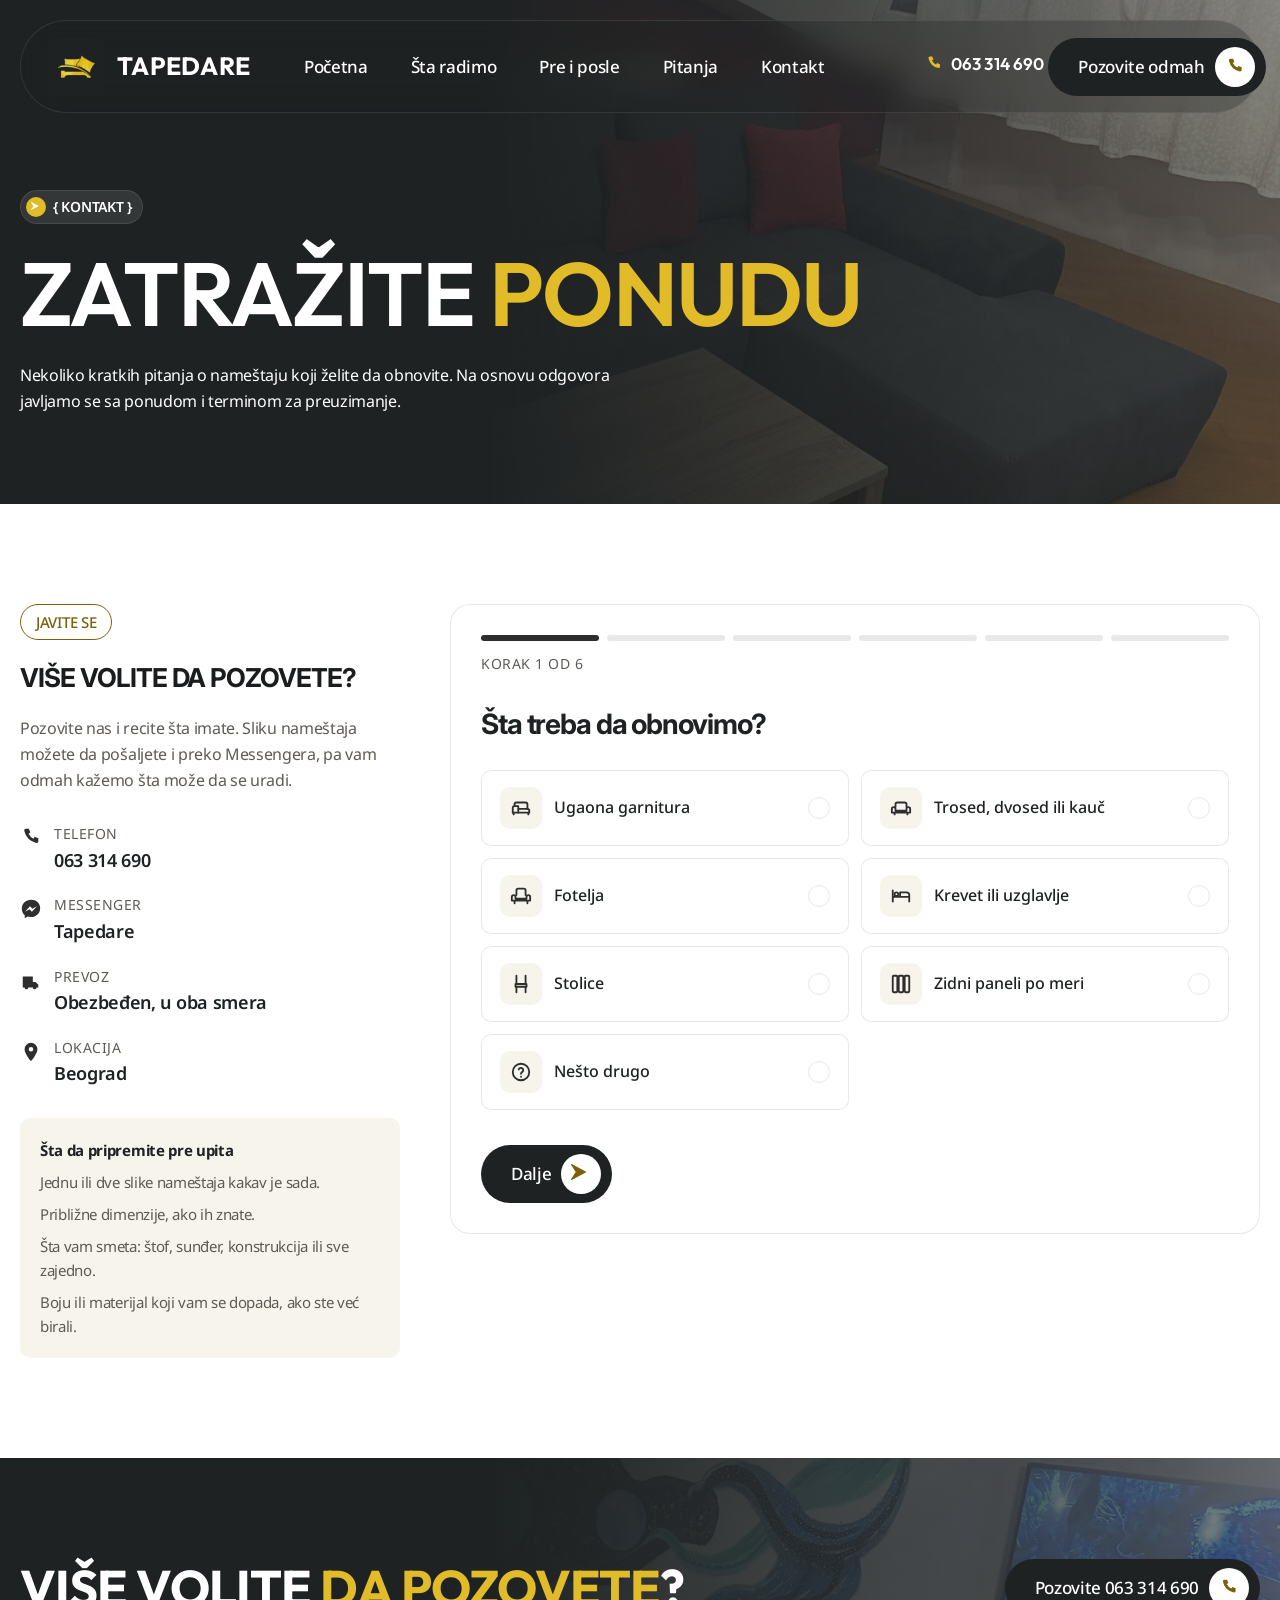
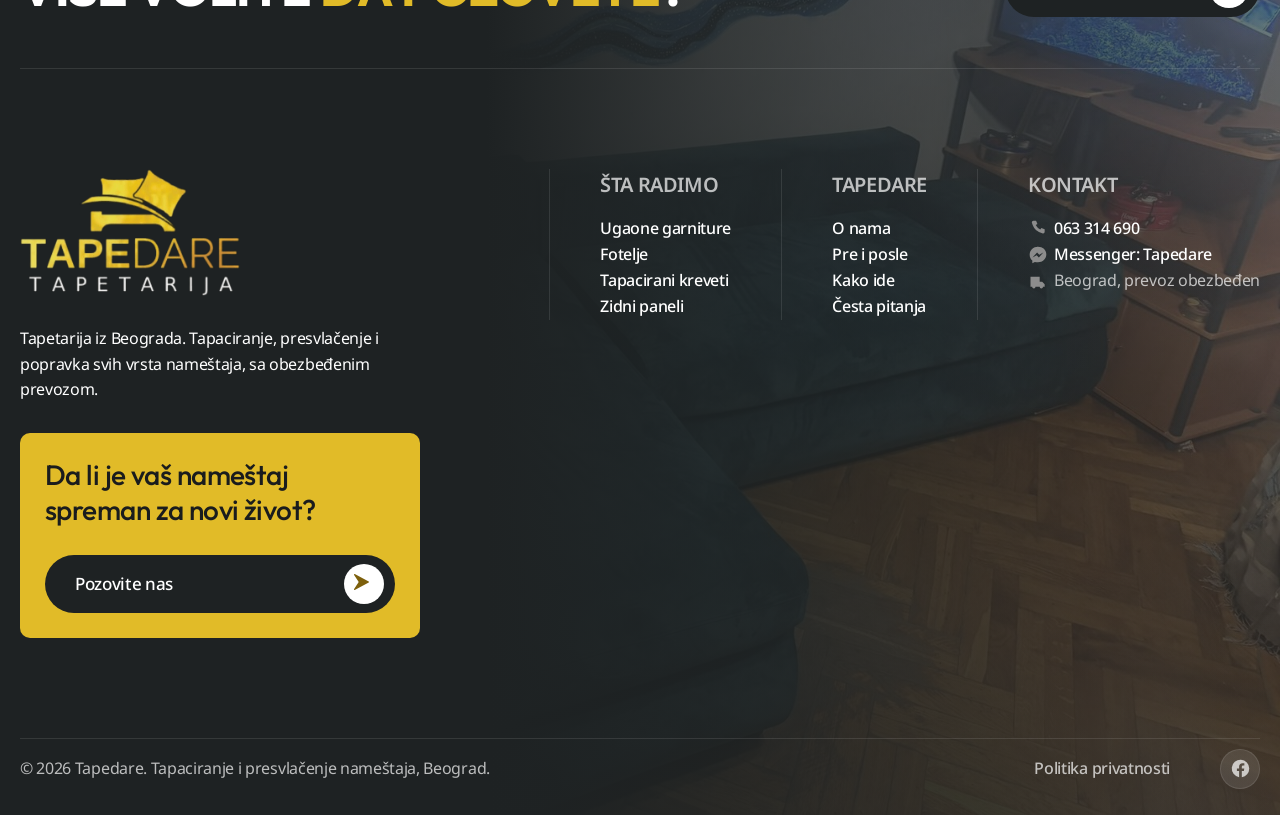
==== contact.html @ d088400e "Prvi build sajta Tapedare: početna, kontakt sa formom i politika privatnosti Dizajn sistem preuzet i" ====
<!DOCTYPE html>
<html lang="sr-Latn">
<head>
<meta charset="utf-8">
<meta name="viewport" content="width=device-width, initial-scale=1.0">
<title>Zatražite ponudu za tapaciranje | Tapedare</title>
<meta name="description" content="Nekoliko kratkih pitanja o nameštaju koji želite da obnovite. Na osnovu odgovora šaljemo ponudu za tapaciranje i prevoz, bez dugog dopisivanja u porukama.">
<link rel="canonical" href="https://tapedare.rs/contact.html">
<link rel="icon" href="images/logo-mark.png">

<meta property="og:type" content="website">
<meta property="og:title" content="Zatražite ponudu za tapaciranje | Tapedare">
<meta property="og:description" content="Recite nam šta imate i šta želite, mi šaljemo ponudu za tapaciranje, presvlačenje ili popravku.">
<meta property="og:image" content="images/ugaona-garnitura-posle.jpg">
<meta property="og:url" content="https://tapedare.rs/contact.html">

<link rel="preconnect" href="https://fonts.googleapis.com">
<link rel="preconnect" href="https://fonts.gstatic.com" crossorigin>
<link href="https://fonts.googleapis.com/css2?family=Outfit:wght@500;600;700&family=Noto+Sans:wght@400;500;600;700&family=Inter:wght@600;700&display=swap" rel="stylesheet">
<link rel="stylesheet" href="styles.css?v=1">
</head>
<body>
<a class="skip-link" href="#main">Preskoči na sadržaj</a>

<!-- ===================== NAV ===================== -->
<header class="nav" id="nav">
  <div class="container">
    <div class="nav-bar">
      <div class="nav-row">
        <a class="nav-logo" href="index.html" aria-label="Tapedare, početna strana">
          <img src="images/logo-mark.png" alt="Tapedare logotip" width="256" height="256" decoding="async">
          <span class="nav-wordmark">Tapedare</span>
        </a>
        <button class="nav-toggle" id="navToggle" aria-expanded="false" aria-controls="navMenu" aria-label="Otvori meni">
          <svg class="ico-open" viewBox="0 0 24 24" fill="none" stroke="currentColor" stroke-width="2" stroke-linecap="round" aria-hidden="true"><path d="M3 6h18M3 12h18M3 18h18"/></svg>
          <svg class="ico-close" viewBox="0 0 24 24" fill="none" stroke="currentColor" stroke-width="2" stroke-linecap="round" aria-hidden="true"><path d="M6 6l12 12M18 6L6 18"/></svg>
        </button>
      </div>

      <nav class="nav-menu" id="navMenu" aria-label="Glavna navigacija">
        <a class="nav-link" href="index.html">Početna
          <svg class="chev" viewBox="0 0 20 20" fill="none" stroke="currentColor" stroke-width="2" stroke-linecap="round" stroke-linejoin="round" aria-hidden="true"><path d="M17 8c0 0-5.155 7-7 7S3 8 3 8"/></svg>
        </a>
        <a class="nav-link" href="index.html#usluge">Šta radimo
          <svg class="chev" viewBox="0 0 20 20" fill="none" stroke="currentColor" stroke-width="2" stroke-linecap="round" stroke-linejoin="round" aria-hidden="true"><path d="M17 8c0 0-5.155 7-7 7S3 8 3 8"/></svg>
        </a>
        <a class="nav-link" href="index.html#pre-posle">Pre i posle
          <svg class="chev" viewBox="0 0 20 20" fill="none" stroke="currentColor" stroke-width="2" stroke-linecap="round" stroke-linejoin="round" aria-hidden="true"><path d="M17 8c0 0-5.155 7-7 7S3 8 3 8"/></svg>
        </a>
        <a class="nav-link" href="index.html#pitanja">Pitanja
          <svg class="chev" viewBox="0 0 20 20" fill="none" stroke="currentColor" stroke-width="2" stroke-linecap="round" stroke-linejoin="round" aria-hidden="true"><path d="M17 8c0 0-5.155 7-7 7S3 8 3 8"/></svg>
        </a>
        <a class="nav-link" href="contact.html" aria-current="page">Kontakt</a>
      </nav>

      <div class="nav-cta">
        <a class="nav-phone" href="tel:+38163314690">
          <svg viewBox="0 0 24 24" fill="currentColor" aria-hidden="true"><path d="M6.6 2h3.1l1.6 4-2 1.3a12.4 12.4 0 005.4 5.4l1.3-2 4 1.6v3.1a2 2 0 01-2.2 2A17.8 17.8 0 014.6 4.2 2 2 0 016.6 2z"/></svg>
          063 314 690
        </a>
        <a class="btn" href="tel:+38163314690">Pozovite odmah
          <span class="btn-ico"><svg viewBox="0 0 24 24" fill="currentColor" aria-hidden="true"><path d="M6.6 2h3.1l1.6 4-2 1.3a12.4 12.4 0 005.4 5.4l1.3-2 4 1.6v3.1a2 2 0 01-2.2 2A17.8 17.8 0 014.6 4.2 2 2 0 016.6 2z"/></svg></span>
        </a>
      </div>
    </div>
  </div>
</header>

<main id="main">

  <!-- ===================== PAGE HEAD ===================== -->
  <section class="page-head">
    <img src="images/ugaona-garnitura-posle.jpg" alt="" srcset="images/ugaona-garnitura-posle-800.jpg 800w, images/ugaona-garnitura-posle.jpg 1600w" sizes="100vw" width="1600" height="1200" loading="lazy" decoding="async">
    <div class="container">
      <span class="eyebrow" data-appear>
        <span class="eyebrow-ico" aria-hidden="true"><svg viewBox="0 0 20 20" fill="currentColor"><path d="M14.7 7.44L.76.06a.54.54 0 00-.64.17.6.6 0 00-.12.37c0 .14.04.27.11.38L4.69 8 .11 15.02a.55.55 0 00.01.75c.1.15.26.23.42.23.08 0 .15-.2.22-.06l13.93-7.38c.2-.12.32-.33.31-.56a.63.63 0 00-.3-.56z"/></svg></span>
        { Kontakt }
      </span>
      <h1 class="display" data-split data-split-blur>Zatražite <span class="accent-word">ponudu</span></h1>
      <p data-appear style="--appear-delay:.45s">Nekoliko kratkih pitanja o nameštaju koji želite da obnovite. Na osnovu odgovora javljamo se sa ponudom i terminom za preuzimanje.</p>
    </div>
  </section>

  <!-- ===================== KONTAKT ===================== -->
  <section class="sec-white">
    <div class="container">
      <div class="contact-split">

        <aside class="contact-aside" data-reveal>
          <div class="stack-sm">
            <span class="eyebrow">Javite se</span>
            <h2 class="h3">Više volite da pozovete?</h2>
            <p>Pozovite nas i recite šta imate. Sliku nameštaja možete da pošaljete i preko Messengera, pa vam odmah kažemo šta može da se uradi.</p>
          </div>

          <div class="contact-lines">
            <div class="contact-line">
              <svg viewBox="0 0 24 24" fill="currentColor" aria-hidden="true"><path d="M6.6 2h3.1l1.6 4-2 1.3a12.4 12.4 0 005.4 5.4l1.3-2 4 1.6v3.1a2 2 0 01-2.2 2A17.8 17.8 0 014.6 4.2 2 2 0 016.6 2z"/></svg>
              <div><span>Telefon</span><a href="tel:+38163314690">063 314 690</a></div>
            </div>
            <div class="contact-line">
              <svg viewBox="0 0 24 24" fill="currentColor" aria-hidden="true"><path d="M12 2C6.4 2 2 6.1 2 11.6c0 2.9 1.2 5.4 3.2 7.1V22l3-1.7c1.2.3 2.5.5 3.8.5 5.6 0 10-4.1 10-9.6S17.6 2 12 2zm1 12.9l-2.6-2.7-5 2.7 5.5-5.8 2.6 2.7 4.9-2.7-5.4 5.8z"/></svg>
              <div><span>Messenger</span><a href="https://m.me/Tapedare" target="_blank" rel="noopener">Tapedare</a></div>
            </div>
            <div class="contact-line">
              <svg viewBox="0 0 24 24" fill="currentColor" aria-hidden="true"><path d="M3 7h11v6h3l3 3v3h-2a2 2 0 11-4 0H9a2 2 0 11-4 0H3V7z"/></svg>
              <div><span>Prevoz</span><strong>Obezbeđen, u oba smera</strong></div>
            </div>
            <div class="contact-line">
              <svg viewBox="0 0 24 24" fill="currentColor" aria-hidden="true"><path d="M12 2a7 7 0 00-7 7c0 5.2 7 13 7 13s7-7.8 7-13a7 7 0 00-7-7zm0 9.5A2.5 2.5 0 1112 6.5a2.5 2.5 0 010 5z"/></svg>
              <div><span>Lokacija</span><strong>Beograd</strong></div>
            </div>
          </div>

          <div class="contact-cred">
            <p><strong>Šta da pripremite pre upita</strong></p>
            <p>Jednu ili dve slike nameštaja kakav je sada.</p>
            <p>Približne dimenzije, ako ih znate.</p>
            <p>Šta vam smeta: štof, sunđer, konstrukcija ili sve zajedno.</p>
            <p>Boju ili materijal koji vam se dopada, ako ste već birali.</p>
          </div>
        </aside>

        <!-- ============ WIZARD ============ -->
        <div class="wizard" data-reveal>
          <form id="wizardForm" novalidate>

            <div class="wiz-progress">
              <div class="wiz-dots" id="wizDots" aria-hidden="true"></div>
              <p class="wiz-count" id="wizCount">Korak 1 od 6</p>
            </div>

            <!-- Korak 1 -->
            <fieldset class="wiz-step is-active" data-step="1">
              <legend class="sr-only">Šta treba da obnovimo?</legend>
              <h2>Šta treba da obnovimo?</h2>
              <div class="choice-grid" data-choice-group="service" data-auto-advance="true">
                <button type="button" class="choice" data-value="Ugaona garnitura">
                  <span class="choice-ico" aria-hidden="true"><svg viewBox="0 0 24 24" fill="none" stroke="currentColor" stroke-width="2" stroke-linecap="round" stroke-linejoin="round"><path d="M3 17v-5a2 2 0 012-2h4v7M9 13h10a2 2 0 012 2v2"/><path d="M3 17h18M4 17v2M20 17v2M5 10V8a2 2 0 012-2h10a2 2 0 012 2v5"/></svg></span>
                  <span class="choice-label">Ugaona garnitura</span>
                  <span class="choice-mark" aria-hidden="true"><svg viewBox="0 0 24 24" fill="none" stroke="currentColor" stroke-width="3" stroke-linecap="round" stroke-linejoin="round"><path d="M4 12.5l5 5L20 6.5"/></svg></span>
                </button>
                <button type="button" class="choice" data-value="Trosed, dvosed ili kauč">
                  <span class="choice-ico" aria-hidden="true"><svg viewBox="0 0 24 24" fill="none" stroke="currentColor" stroke-width="2" stroke-linecap="round" stroke-linejoin="round"><path d="M4 11a2 2 0 012 2v2h12v-2a2 2 0 114 0v4H2v-4a2 2 0 012-2zM6 11V8a2 2 0 012-2h8a2 2 0 012 2v3M5 17v2M19 17v2"/></svg></span>
                  <span class="choice-label">Trosed, dvosed ili kauč</span>
                  <span class="choice-mark" aria-hidden="true"><svg viewBox="0 0 24 24" fill="none" stroke="currentColor" stroke-width="3" stroke-linecap="round" stroke-linejoin="round"><path d="M4 12.5l5 5L20 6.5"/></svg></span>
                </button>
                <button type="button" class="choice" data-value="Fotelja">
                  <span class="choice-ico" aria-hidden="true"><svg viewBox="0 0 24 24" fill="none" stroke="currentColor" stroke-width="2" stroke-linecap="round" stroke-linejoin="round"><path d="M7 11V6a2 2 0 012-2h6a2 2 0 012 2v5"/><path d="M4 11a2 2 0 012 2v2h12v-2a2 2 0 114 0v4H2v-4a2 2 0 012-2zM5 17v3M19 17v3"/></svg></span>
                  <span class="choice-label">Fotelja</span>
                  <span class="choice-mark" aria-hidden="true"><svg viewBox="0 0 24 24" fill="none" stroke="currentColor" stroke-width="3" stroke-linecap="round" stroke-linejoin="round"><path d="M4 12.5l5 5L20 6.5"/></svg></span>
                </button>
                <button type="button" class="choice" data-value="Krevet ili uzglavlje">
                  <span class="choice-ico" aria-hidden="true"><svg viewBox="0 0 24 24" fill="none" stroke="currentColor" stroke-width="2" stroke-linecap="round" stroke-linejoin="round"><path d="M3 18V6M3 13h18v5M21 13v-2a3 3 0 00-3-3h-7v5"/><circle cx="7" cy="10" r="2"/></svg></span>
                  <span class="choice-label">Krevet ili uzglavlje</span>
                  <span class="choice-mark" aria-hidden="true"><svg viewBox="0 0 24 24" fill="none" stroke="currentColor" stroke-width="3" stroke-linecap="round" stroke-linejoin="round"><path d="M4 12.5l5 5L20 6.5"/></svg></span>
                </button>
                <button type="button" class="choice" data-value="Stolice">
                  <span class="choice-ico" aria-hidden="true"><svg viewBox="0 0 24 24" fill="none" stroke="currentColor" stroke-width="2" stroke-linecap="round" stroke-linejoin="round"><path d="M7 3v9h10V3M6 12h12v3H6zM7 15v6M17 15v6"/></svg></span>
                  <span class="choice-label">Stolice</span>
                  <span class="choice-mark" aria-hidden="true"><svg viewBox="0 0 24 24" fill="none" stroke="currentColor" stroke-width="3" stroke-linecap="round" stroke-linejoin="round"><path d="M4 12.5l5 5L20 6.5"/></svg></span>
                </button>
                <button type="button" class="choice" data-value="Zidni paneli po meri">
                  <span class="choice-ico" aria-hidden="true"><svg viewBox="0 0 24 24" fill="none" stroke="currentColor" stroke-width="2" stroke-linecap="round" stroke-linejoin="round"><rect x="3" y="3" width="5" height="18" rx="1"/><rect x="9.5" y="3" width="5" height="18" rx="1"/><rect x="16" y="3" width="5" height="18" rx="1"/></svg></span>
                  <span class="choice-label">Zidni paneli po meri</span>
                  <span class="choice-mark" aria-hidden="true"><svg viewBox="0 0 24 24" fill="none" stroke="currentColor" stroke-width="3" stroke-linecap="round" stroke-linejoin="round"><path d="M4 12.5l5 5L20 6.5"/></svg></span>
                </button>
                <button type="button" class="choice" data-value="Nešto drugo">
                  <span class="choice-ico" aria-hidden="true"><svg viewBox="0 0 24 24" fill="none" stroke="currentColor" stroke-width="2" stroke-linecap="round" stroke-linejoin="round"><circle cx="12" cy="12" r="9"/><path d="M9.5 9.2a2.6 2.6 0 015 .9c0 1.7-2.5 2.2-2.5 3.9"/><path d="M12 17.2h.01"/></svg></span>
                  <span class="choice-label">Nešto drugo</span>
                  <span class="choice-mark" aria-hidden="true"><svg viewBox="0 0 24 24" fill="none" stroke="currentColor" stroke-width="3" stroke-linecap="round" stroke-linejoin="round"><path d="M4 12.5l5 5L20 6.5"/></svg></span>
                </button>
              </div>
              <p class="field-error" data-error-for="service" hidden>Izaberite jednu opciju da biste nastavili.</p>
              <div class="wiz-nav">
                <button type="button" class="btn" data-next>Dalje
                  <span class="btn-ico"><svg viewBox="0 0 20 20" fill="currentColor" aria-hidden="true"><path d="M14.7 7.44L.76.06a.54.54 0 00-.64.17.6.6 0 00-.12.37c0 .14.04.27.11.38L4.69 8 .11 15.02a.55.55 0 00.01.75c.1.15.26.23.42.23.08 0 .15-.2.22-.06l13.93-7.38c.2-.12.32-.33.31-.56a.63.63 0 00-.3-.56z"/></svg></span>
                </button>
              </div>
            </fieldset>

            <!-- Korak 2: ne vazi za zidne panele, oni se prave nanovo -->
            <fieldset class="wiz-step" data-step="2" data-when="Ugaona garnitura|Trosed, dvosed ili kauč|Fotelja|Krevet ili uzglavlje|Stolice|Nešto drugo">
              <legend class="sr-only">Šta želite da uradimo?</legend>
              <h2>Šta želite da uradimo?</h2>
              <p class="wiz-hint">Ako niste sigurni, izaberite poslednju opciju. Procenićemo sa slike šta treba.</p>
              <div class="choice-grid" data-choice-group="radovi" data-auto-advance="true">
                <button type="button" class="choice" data-value="Presvlačenje novim materijalom">
                  <span class="choice-ico" aria-hidden="true"><svg viewBox="0 0 24 24" fill="none" stroke="currentColor" stroke-width="2" stroke-linecap="round" stroke-linejoin="round"><path d="M4 4h16v16H4z"/><path d="M4 9h16M4 14h16"/></svg></span>
                  <span class="choice-label">Presvlačenje novim materijalom</span>
                  <span class="choice-mark" aria-hidden="true"><svg viewBox="0 0 24 24" fill="none" stroke="currentColor" stroke-width="3" stroke-linecap="round" stroke-linejoin="round"><path d="M4 12.5l5 5L20 6.5"/></svg></span>
                </button>
                <button type="button" class="choice" data-value="Popravka">
                  <span class="choice-ico" aria-hidden="true"><svg viewBox="0 0 24 24" fill="none" stroke="currentColor" stroke-width="2" stroke-linecap="round" stroke-linejoin="round"><path d="M14.7 6.3a4 4 0 00-5.4 5.2L3 17.8V21h3.2l6.3-6.3a4 4 0 005.2-5.4l-2.6 2.6-2.4-.6-.6-2.4z"/></svg></span>
                  <span class="choice-label">Popravka</span>
                  <span class="choice-mark" aria-hidden="true"><svg viewBox="0 0 24 24" fill="none" stroke="currentColor" stroke-width="3" stroke-linecap="round" stroke-linejoin="round"><path d="M4 12.5l5 5L20 6.5"/></svg></span>
                </button>
                <button type="button" class="choice" data-value="Presvlačenje i popravka">
                  <span class="choice-ico" aria-hidden="true"><svg viewBox="0 0 24 24" fill="none" stroke="currentColor" stroke-width="2" stroke-linecap="round" stroke-linejoin="round"><path d="M12 5v14M5 12h14"/></svg></span>
                  <span class="choice-label">Presvlačenje i popravka</span>
                  <span class="choice-mark" aria-hidden="true"><svg viewBox="0 0 24 24" fill="none" stroke="currentColor" stroke-width="3" stroke-linecap="round" stroke-linejoin="round"><path d="M4 12.5l5 5L20 6.5"/></svg></span>
                </button>
                <button type="button" class="choice" data-value="Nisam siguran, procenite vi">
                  <span class="choice-ico" aria-hidden="true"><svg viewBox="0 0 24 24" fill="none" stroke="currentColor" stroke-width="2" stroke-linecap="round" stroke-linejoin="round"><circle cx="12" cy="12" r="9"/><path d="M9.5 9.2a2.6 2.6 0 015 .9c0 1.7-2.5 2.2-2.5 3.9"/><path d="M12 17.2h.01"/></svg></span>
                  <span class="choice-label">Nisam siguran, procenite vi</span>
                  <span class="choice-mark" aria-hidden="true"><svg viewBox="0 0 24 24" fill="none" stroke="currentColor" stroke-width="3" stroke-linecap="round" stroke-linejoin="round"><path d="M4 12.5l5 5L20 6.5"/></svg></span>
                </button>
              </div>
              <p class="field-error" data-error-for="radovi" hidden>Izaberite jednu opciju da biste nastavili.</p>
              <div class="wiz-nav">
                <button type="button" class="wiz-back" data-back>
                  <svg viewBox="0 0 20 20" fill="none" stroke="currentColor" stroke-width="1.6" stroke-linecap="round" stroke-linejoin="round" aria-hidden="true"><path d="M16 10H4M9 5l-5 5 5 5"/></svg>Nazad
                </button>
                <button type="button" class="btn" data-next>Dalje
                  <span class="btn-ico"><svg viewBox="0 0 20 20" fill="currentColor" aria-hidden="true"><path d="M14.7 7.44L.76.06a.54.54 0 00-.64.17.6.6 0 00-.12.37c0 .14.04.27.11.38L4.69 8 .11 15.02a.55.55 0 00.01.75c.1.15.26.23.42.23.08 0 .15-.2.22-.06l13.93-7.38c.2-.12.32-.33.31-.56a.63.63 0 00-.3-.56z"/></svg></span>
                </button>
              </div>
            </fieldset>

            <!-- Korak 3 -->
            <fieldset class="wiz-step" data-step="3">
              <legend class="sr-only">Kakav materijal vam se dopada?</legend>
              <h2>Kakav materijal vam se dopada?</h2>
              <p class="wiz-hint">Ne morate sada da odlučite. Uz ponudu vam predložimo materijale koji odgovaraju komadu.</p>
              <div class="choice-grid" data-choice-group="materijal" data-auto-advance="true">
                <button type="button" class="choice" data-value="Pliš ili somot">
                  <span class="choice-ico" aria-hidden="true"><svg viewBox="0 0 24 24" fill="currentColor"><circle cx="12" cy="12" r="9"/></svg></span>
                  <span class="choice-label">Pliš ili somot</span>
                  <span class="choice-mark" aria-hidden="true"><svg viewBox="0 0 24 24" fill="none" stroke="currentColor" stroke-width="3" stroke-linecap="round" stroke-linejoin="round"><path d="M4 12.5l5 5L20 6.5"/></svg></span>
                </button>
                <button type="button" class="choice" data-value="Štof">
                  <span class="choice-ico" aria-hidden="true"><svg viewBox="0 0 24 24" fill="currentColor"><circle cx="12" cy="12" r="9"/></svg></span>
                  <span class="choice-label">Štof</span>
                  <span class="choice-mark" aria-hidden="true"><svg viewBox="0 0 24 24" fill="none" stroke="currentColor" stroke-width="3" stroke-linecap="round" stroke-linejoin="round"><path d="M4 12.5l5 5L20 6.5"/></svg></span>
                </button>
                <button type="button" class="choice" data-value="Eko koža">
                  <span class="choice-ico" aria-hidden="true"><svg viewBox="0 0 24 24" fill="currentColor"><circle cx="12" cy="12" r="9"/></svg></span>
                  <span class="choice-label">Eko koža</span>
                  <span class="choice-mark" aria-hidden="true"><svg viewBox="0 0 24 24" fill="none" stroke="currentColor" stroke-width="3" stroke-linecap="round" stroke-linejoin="round"><path d="M4 12.5l5 5L20 6.5"/></svg></span>
                </button>
                <button type="button" class="choice" data-value="Predložite vi">
                  <span class="choice-ico" aria-hidden="true"><svg viewBox="0 0 24 24" fill="none" stroke="currentColor" stroke-width="2" stroke-linecap="round" stroke-linejoin="round"><circle cx="12" cy="12" r="9"/><path d="M9.5 9.2a2.6 2.6 0 015 .9c0 1.7-2.5 2.2-2.5 3.9"/><path d="M12 17.2h.01"/></svg></span>
                  <span class="choice-label">Predložite vi</span>
                  <span class="choice-mark" aria-hidden="true"><svg viewBox="0 0 24 24" fill="none" stroke="currentColor" stroke-width="3" stroke-linecap="round" stroke-linejoin="round"><path d="M4 12.5l5 5L20 6.5"/></svg></span>
                </button>
              </div>
              <p class="field-error" data-error-for="materijal" hidden>Izaberite jednu opciju da biste nastavili.</p>
              <div class="wiz-nav">
                <button type="button" class="wiz-back" data-back>
                  <svg viewBox="0 0 20 20" fill="none" stroke="currentColor" stroke-width="1.6" stroke-linecap="round" stroke-linejoin="round" aria-hidden="true"><path d="M16 10H4M9 5l-5 5 5 5"/></svg>Nazad
                </button>
                <button type="button" class="btn" data-next>Dalje
                  <span class="btn-ico"><svg viewBox="0 0 20 20" fill="currentColor" aria-hidden="true"><path d="M14.7 7.44L.76.06a.54.54 0 00-.64.17.6.6 0 00-.12.37c0 .14.04.27.11.38L4.69 8 .11 15.02a.55.55 0 00.01.75c.1.15.26.23.42.23.08 0 .15-.2.22-.06l13.93-7.38c.2-.12.32-.33.31-.56a.63.63 0 00-.3-.56z"/></svg></span>
                </button>
              </div>
            </fieldset>

            <!-- Korak 4: ne vazi za zidne panele, oni se ugradjuju na licu mesta -->
            <fieldset class="wiz-step" data-step="4" data-when="Ugaona garnitura|Trosed, dvosed ili kauč|Fotelja|Krevet ili uzglavlje|Stolice|Nešto drugo">
              <legend class="sr-only">Kako da preuzmemo nameštaj?</legend>
              <h2>Kako da preuzmemo nameštaj?</h2>
              <p class="wiz-hint">Prevoz je obezbeđen. Ovo nam pomaže da odmah predložimo termin.</p>
              <div class="choice-grid" data-choice-group="prevoz" data-auto-advance="true">
                <button type="button" class="choice" data-value="Dođite po nameštaj">
                  <span class="choice-ico" aria-hidden="true"><svg viewBox="0 0 24 24" fill="currentColor"><path d="M3 7h11v6h3l3 3v3h-2a2 2 0 11-4 0H9a2 2 0 11-4 0H3V7z"/></svg></span>
                  <span class="choice-label">Dođite po nameštaj</span>
                  <span class="choice-mark" aria-hidden="true"><svg viewBox="0 0 24 24" fill="none" stroke="currentColor" stroke-width="3" stroke-linecap="round" stroke-linejoin="round"><path d="M4 12.5l5 5L20 6.5"/></svg></span>
                </button>
                <button type="button" class="choice" data-value="Doneću ga sam">
                  <span class="choice-ico" aria-hidden="true"><svg viewBox="0 0 24 24" fill="none" stroke="currentColor" stroke-width="2" stroke-linecap="round" stroke-linejoin="round"><path d="M12 3l9 7h-2v10H5V10H3l9-7z"/></svg></span>
                  <span class="choice-label">Doneću ga sam</span>
                  <span class="choice-mark" aria-hidden="true"><svg viewBox="0 0 24 24" fill="none" stroke="currentColor" stroke-width="3" stroke-linecap="round" stroke-linejoin="round"><path d="M4 12.5l5 5L20 6.5"/></svg></span>
                </button>
                <button type="button" class="choice" data-value="Dogovorićemo se">
                  <span class="choice-ico" aria-hidden="true"><svg viewBox="0 0 24 24" fill="none" stroke="currentColor" stroke-width="2" stroke-linecap="round" stroke-linejoin="round"><circle cx="12" cy="12" r="9"/><path d="M9.5 9.2a2.6 2.6 0 015 .9c0 1.7-2.5 2.2-2.5 3.9"/><path d="M12 17.2h.01"/></svg></span>
                  <span class="choice-label">Dogovorićemo se</span>
                  <span class="choice-mark" aria-hidden="true"><svg viewBox="0 0 24 24" fill="none" stroke="currentColor" stroke-width="3" stroke-linecap="round" stroke-linejoin="round"><path d="M4 12.5l5 5L20 6.5"/></svg></span>
                </button>
              </div>
              <p class="field-error" data-error-for="prevoz" hidden>Izaberite jednu opciju da biste nastavili.</p>
              <div class="wiz-nav">
                <button type="button" class="wiz-back" data-back>
                  <svg viewBox="0 0 20 20" fill="none" stroke="currentColor" stroke-width="1.6" stroke-linecap="round" stroke-linejoin="round" aria-hidden="true"><path d="M16 10H4M9 5l-5 5 5 5"/></svg>Nazad
                </button>
                <button type="button" class="btn" data-next>Dalje
                  <span class="btn-ico"><svg viewBox="0 0 20 20" fill="currentColor" aria-hidden="true"><path d="M14.7 7.44L.76.06a.54.54 0 00-.64.17.6.6 0 00-.12.37c0 .14.04.27.11.38L4.69 8 .11 15.02a.55.55 0 00.01.75c.1.15.26.23.42.23.08 0 .15-.2.22-.06l13.93-7.38c.2-.12.32-.33.31-.56a.63.63 0 00-.3-.56z"/></svg></span>
                </button>
              </div>
            </fieldset>

            <!-- Korak 5 -->
            <fieldset class="wiz-step" data-step="5">
              <legend class="sr-only">Kada vam treba?</legend>
              <h2>Kada vam treba?</h2>
              <div class="choice-grid" data-choice-group="timing" data-auto-advance="true">
                <button type="button" class="choice" data-value="Što pre">
                  <span class="choice-ico" aria-hidden="true"><svg viewBox="0 0 24 24" fill="currentColor"><path d="M13 2L4 14h6l-1 8 9-12h-6l1-8z"/></svg></span>
                  <span class="choice-label">Što pre</span>
                  <span class="choice-mark" aria-hidden="true"><svg viewBox="0 0 24 24" fill="none" stroke="currentColor" stroke-width="3" stroke-linecap="round" stroke-linejoin="round"><path d="M4 12.5l5 5L20 6.5"/></svg></span>
                </button>
                <button type="button" class="choice" data-value="U narednih mesec dana">
                  <span class="choice-ico" aria-hidden="true"><svg viewBox="0 0 24 24" fill="none" stroke="currentColor" stroke-width="2" stroke-linecap="round" stroke-linejoin="round"><rect x="3" y="5" width="18" height="16" rx="2"/><path d="M3 10h18M8 3v4M16 3v4"/></svg></span>
                  <span class="choice-label">U narednih mesec dana</span>
                  <span class="choice-mark" aria-hidden="true"><svg viewBox="0 0 24 24" fill="none" stroke="currentColor" stroke-width="3" stroke-linecap="round" stroke-linejoin="round"><path d="M4 12.5l5 5L20 6.5"/></svg></span>
                </button>
                <button type="button" class="choice" data-value="Nije hitno">
                  <span class="choice-ico" aria-hidden="true"><svg viewBox="0 0 24 24" fill="none" stroke="currentColor" stroke-width="2" stroke-linecap="round" stroke-linejoin="round"><circle cx="12" cy="12" r="9"/><path d="M12 7v5l3 3"/></svg></span>
                  <span class="choice-label">Nije hitno</span>
                  <span class="choice-mark" aria-hidden="true"><svg viewBox="0 0 24 24" fill="none" stroke="currentColor" stroke-width="3" stroke-linecap="round" stroke-linejoin="round"><path d="M4 12.5l5 5L20 6.5"/></svg></span>
                </button>
                <button type="button" class="choice" data-value="Samo se raspitujem">
                  <span class="choice-ico" aria-hidden="true"><svg viewBox="0 0 24 24" fill="none" stroke="currentColor" stroke-width="2" stroke-linecap="round" stroke-linejoin="round"><circle cx="12" cy="12" r="9"/><path d="M9.5 9.2a2.6 2.6 0 015 .9c0 1.7-2.5 2.2-2.5 3.9"/><path d="M12 17.2h.01"/></svg></span>
                  <span class="choice-label">Samo se raspitujem</span>
                  <span class="choice-mark" aria-hidden="true"><svg viewBox="0 0 24 24" fill="none" stroke="currentColor" stroke-width="3" stroke-linecap="round" stroke-linejoin="round"><path d="M4 12.5l5 5L20 6.5"/></svg></span>
                </button>
              </div>
              <p class="field-error" data-error-for="timing" hidden>Izaberite jednu opciju da biste nastavili.</p>
              <div class="wiz-nav">
                <button type="button" class="wiz-back" data-back>
                  <svg viewBox="0 0 20 20" fill="none" stroke="currentColor" stroke-width="1.6" stroke-linecap="round" stroke-linejoin="round" aria-hidden="true"><path d="M16 10H4M9 5l-5 5 5 5"/></svg>Nazad
                </button>
                <button type="button" class="btn" data-next>Dalje
                  <span class="btn-ico"><svg viewBox="0 0 20 20" fill="currentColor" aria-hidden="true"><path d="M14.7 7.44L.76.06a.54.54 0 00-.64.17.6.6 0 00-.12.37c0 .14.04.27.11.38L4.69 8 .11 15.02a.55.55 0 00.01.75c.1.15.26.23.42.23.08 0 .15-.2.22-.06l13.93-7.38c.2-.12.32-.33.31-.56a.63.63 0 00-.3-.56z"/></svg></span>
                </button>
              </div>
            </fieldset>

            <!-- Korak 6 -->
            <fieldset class="wiz-step" data-step="6">
              <legend class="sr-only">Vaši podaci</legend>
              <h2>Vaši podaci</h2>
              <p class="wiz-hint">Javljamo se telefonom da dogovorimo ponudu i termin. Sliku nameštaja nam možete poslati i na Messenger.</p>
              <div class="field-row">
                <div class="field">
                  <label for="name">Ime i prezime</label>
                  <input type="text" id="name" name="name" autocomplete="name" placeholder="Marko Marković">
                  <p class="field-error" data-error-for="name" hidden>Upišite svoje ime.</p>
                </div>
                <div class="field">
                  <label for="phone">Telefon</label>
                  <input type="tel" id="phone" name="phone" autocomplete="tel" placeholder="06x xxx xxxx">
                  <p class="field-error" data-error-for="phone" hidden>Upišite broj telefona.</p>
                </div>
              </div>
              <div class="field-row">
                <div class="field">
                  <label for="email">Imejl (nije obavezno)</label>
                  <input type="email" id="email" name="email" autocomplete="email" placeholder="marko@primer.rs">
                  <p class="field-error" data-error-for="email" hidden>Upišite ispravnu imejl adresu.</p>
                </div>
                <div class="field">
                  <label for="suburb">Opština ili deo grada</label>
                  <input type="text" id="suburb" name="suburb" autocomplete="address-level2" placeholder="Zvezdara, Beograd">
                  <p class="field-error" data-error-for="suburb" hidden>Recite nam gde se nalazi nameštaj.</p>
                </div>
              </div>
              <div class="field">
                <label for="message">Još nešto da dodate? (nije obavezno)</label>
                <textarea id="message" name="message" placeholder="Ugaona garnitura oko 2,5 x 1,6 m, sedište je ulegnuto, želela bih sivi štof koji se lako čisti."></textarea>
              </div>
              <div class="wiz-nav">
                <button type="button" class="wiz-back" data-back>
                  <svg viewBox="0 0 20 20" fill="none" stroke="currentColor" stroke-width="1.6" stroke-linecap="round" stroke-linejoin="round" aria-hidden="true"><path d="M16 10H4M9 5l-5 5 5 5"/></svg>Nazad
                </button>
                <button type="submit" class="btn" id="wizSubmit">Pošalji upit
                  <span class="btn-ico"><svg viewBox="0 0 20 20" fill="currentColor" aria-hidden="true"><path d="M14.7 7.44L.76.06a.54.54 0 00-.64.17.6.6 0 00-.12.37c0 .14.04.27.11.38L4.69 8 .11 15.02a.55.55 0 00.01.75c.1.15.26.23.42.23.08 0 .15-.2.22-.06l13.93-7.38c.2-.12.32-.33.31-.56a.63.63 0 00-.3-.56z"/></svg></span>
                </button>
              </div>
              <p class="field-error" id="wizFormError" hidden></p>
              <p class="tag-text">Podatke koristimo samo da vam odgovorimo na upit. Ne prosleđujemo ih trećim licima. Više u <a href="privacy.html">politici privatnosti</a>.</p>
            </fieldset>

          </form>

          <!-- Uspeh -->
          <div class="wiz-done" id="wizDone" role="status" aria-live="polite">
            <span class="tick-big" aria-hidden="true"><svg viewBox="0 0 24 24" fill="none" stroke="currentColor" stroke-width="2.5" stroke-linecap="round" stroke-linejoin="round"><path d="M4 12.5l5 5L20 6.5"/></svg></span>
            <h2 class="h3">Primili smo vaš upit.</h2>
            <p>Javljamo se da dogovorimo ponudu i termin za preuzimanje. Ako vam se žuri, pozovite nas na <a href="tel:+38163314690"><strong>063 314 690</strong></a>.</p>
            <dl class="summary" id="wizSummary"></dl>
          </div>
        </div>

      </div>
    </div>
  </section>
</main>

<!-- ===================== FOOTER ===================== -->
<footer class="footer">
  <canvas class="topology-mark" aria-hidden="true"></canvas>
  <img src="images/ugaona-garnitura-petrolej.jpg" alt="" srcset="images/ugaona-garnitura-petrolej-800.jpg 800w, images/ugaona-garnitura-petrolej.jpg 1600w" sizes="100vw" width="1600" height="1200" loading="lazy" decoding="async">
  <div class="container">

    <div class="footer-cta">
      <div class="footer-cta-row">
        <h2 class="h2" data-split>Više volite <span class="accent-word">da pozovete</span>?</h2>
        <a class="btn" href="tel:+38163314690">Pozovite 063 314 690
          <span class="btn-ico"><svg viewBox="0 0 24 24" fill="currentColor" aria-hidden="true"><path d="M6.6 2h3.1l1.6 4-2 1.3a12.4 12.4 0 005.4 5.4l1.3-2 4 1.6v3.1a2 2 0 01-2.2 2A17.8 17.8 0 014.6 4.2 2 2 0 016.6 2z"/></svg></span>
        </a>
      </div>
      <div class="rule"></div>
    </div>

    <div class="footer-main" data-reveal>
      <div class="footer-brand">
        <img class="logo logo-lockup" src="images/logo.png" alt="Tapedare tapetarija logotip" width="523" height="302" loading="lazy" decoding="async">
        <p>Tapetarija iz Beograda. Tapaciranje, presvlačenje i popravka svih vrsta nameštaja, sa obezbeđenim prevozom.</p>
        <div class="footer-call">
          <h3 class="footer-call-title">Da li je vaš nameštaj spreman za novi život?</h3>
          <a class="btn btn-block" href="tel:+38163314690">Pozovite nas
            <span class="btn-ico"><svg viewBox="0 0 20 20" fill="currentColor" aria-hidden="true"><path d="M14.7 7.44L.76.06a.54.54 0 00-.64.17.6.6 0 00-.12.37c0 .14.04.27.11.38L4.69 8 .11 15.02a.55.55 0 00.01.75c.1.15.26.23.42.23.08 0 .15-.2.22-.06l13.93-7.38c.2-.12.32-.33.31-.56a.63.63 0 00-.3-.56z"/></svg></span>
          </a>
        </div>
      </div>

      <div class="footer-cols">
        <div class="footer-divider" aria-hidden="true"></div>
        <div class="footer-col">
          <h2>Šta radimo</h2>
          <ul>
            <li><a href="index.html#usluge">Ugaone garniture</a></li>
            <li><a href="index.html#usluge">Fotelje</a></li>
            <li><a href="index.html#usluge">Tapacirani kreveti</a></li>
            <li><a href="index.html#usluge">Zidni paneli</a></li>
          </ul>
        </div>

        <div class="footer-divider" aria-hidden="true"></div>
        <div class="footer-col">
          <h2>Tapedare</h2>
          <ul>
            <li><a href="index.html#o-nama">O nama</a></li>
            <li><a href="index.html#pre-posle">Pre i posle</a></li>
            <li><a href="index.html#proces">Kako ide</a></li>
            <li><a href="index.html#pitanja">Česta pitanja</a></li>
          </ul>
        </div>

        <div class="footer-divider" aria-hidden="true"></div>
        <div class="footer-col">
          <h2>Kontakt</h2>
          <ul>
            <li>
              <svg viewBox="0 0 24 24" fill="currentColor" aria-hidden="true"><path d="M6.6 2h3.1l1.6 4-2 1.3a12.4 12.4 0 005.4 5.4l1.3-2 4 1.6v3.1a2 2 0 01-2.2 2A17.8 17.8 0 014.6 4.2 2 2 0 016.6 2z"/></svg>
              <a href="tel:+38163314690">063 314 690</a>
            </li>
            <li>
              <svg viewBox="0 0 24 24" fill="currentColor" aria-hidden="true"><path d="M12 2C6.4 2 2 6.1 2 11.6c0 2.9 1.2 5.4 3.2 7.1V22l3-1.7c1.2.3 2.5.5 3.8.5 5.6 0 10-4.1 10-9.6S17.6 2 12 2zm1 12.9l-2.6-2.7-5 2.7 5.5-5.8 2.6 2.7 4.9-2.7-5.4 5.8z"/></svg>
              <a href="https://m.me/Tapedare" target="_blank" rel="noopener">Messenger: Tapedare</a>
            </li>
            <li>
              <svg viewBox="0 0 24 24" fill="currentColor" aria-hidden="true"><path d="M3 7h11v6h3l3 3v3h-2a2 2 0 11-4 0H9a2 2 0 11-4 0H3V7z"/></svg>
              <span>Beograd, prevoz obezbeđen</span>
            </li>
          </ul>
        </div>
      </div>
    </div>

    <div class="footer-legal">
      <div class="rule"></div>
      <div class="footer-legal-row">
        <p>&copy; <span id="year">2026</span> Tapedare. Tapaciranje i presvlačenje nameštaja, Beograd.</p>
        <a href="privacy.html">Politika privatnosti</a>
        <div class="socials">
          <a class="social" href="https://www.facebook.com/Tapedare" target="_blank" rel="noopener" aria-label="Tapedare na Fejsbuku">
            <svg viewBox="0 0 24 24" fill="currentColor" aria-hidden="true"><path d="M22 12a10 10 0 10-11.6 9.9v-7H7.9V12h2.5V9.8c0-2.5 1.5-3.9 3.8-3.9 1.1 0 2.2.2 2.2.2v2.5h-1.3c-1.2 0-1.6.8-1.6 1.6V12h2.8l-.4 2.9h-2.4v7A10 10 0 0022 12z"/></svg>
          </a>
        </div>
      </div>
    </div>

  </div>
</footer>

<script src="lenis.min.js"></script>
<script src="main.js?v=1"></script>
</body>
</html>
---- styles.css ----
/* ==========================================================================
   Tapedare, tapetarija, Beograd
   Struktura, ritam, tipografska skala, motion i anatomija komponenti preuzeti
   iz builda Deko Pro (github.com/pavlegosicsales-cell/Deko-Pro), koji ih
   nasledjuje iz KupolArt / premium-container template-a.
   Promenjena je paleta u bloku :root ispod, na boje sa Tapedare covera i
   logotipa: ugljeno crna #1E2223 i zlatna #E1BB28. Dopune za Tapedare su
   na dnu fajla.
   ========================================================================== */

/* --- Tokeni --------------------------------------------------------------- */
:root {
  /* Paleta izmerena iz Facebook covera i logotipa Tapedare */
  --ink:            #1A1C1D;   /* ugljeno crna za naslove              */
  --accent:         #2E2E2E;   /* tamno siva, hover                    */
  --accent-deep:    #111213;   /* najtamnija                           */
  --accent-light:   #8C8C8C;   /* svetlija siva na tamnoj pozadini     */
  --accent-pale:    #E2DCCB;   /* topla svetla                         */

  /* Zlatna iz logotipa. Deep varijanta je tamno zlatna, kontrastno sigurna
     na beloj podlozi (5,91:1), jer svetla zlatna na beloj pada na 1,85:1. */
  --flame:          #E1BB28;
  --flame-deep:     #7D600C;

  --muted:          #5E5B55;   /* telo teksta, topli sivi ton          */
  --white:          #FFFFFF;
  --wash:           #F7F4EC;   /* bleda sekcija, topla krem            */
  --deep:           #1E2223;   /* tamne sekcije, pozadina covera       */
  --deep-2:         #2E2E2E;   /* podignuta kartica na tamnoj          */

  /* Isti ton kao --deep, ali u RGB kanalima, da svaki preliv i overlay
     ide kroz jedan token. */
  --deep-rgb:       30, 34, 35;
  --flame-rgb:      225, 187, 40;
  --flame-deep-rgb: 125, 96, 12;

  --hair:           rgba(140, 140, 140, .2);
  --hair-light:     rgba(255, 255, 255, .1);
  --white-70:       rgba(255, 255, 255, .7);
  --ink-70:         rgba(26, 28, 29, .7);

  /* Dugmad: crna sa belim tekstom, tamno zlatna na hoveru. Beli tekst
     prolazi AA na obe pozadine (16:1 i 5,9:1). */
  --btn:            #1E2223;
  --btn-text:       #FFFFFF;
  --btn-hover:      #7D600C;

  /* Tipografija */
  --font-display: "Outfit", "Outfit Placeholder", sans-serif;
  --font-body:    "Noto Sans", "Noto Sans Placeholder", sans-serif;
  --font-alt:     "Inter", "Inter Placeholder", sans-serif;

  /* Ritam */
  --section-y: 100px;
  --container: 1350px;
  --gutter: 20px;
  --gap: 50px;

  /* Radijusi */
  --r-sm: 10px;
  --r-md: 15px;
  --r-lg: 20px;
  --r-pill: 999px;

  /* Motion */
  --ease-out: cubic-bezier(.22, 1, .36, 1);
  /* Rezerva za stare browsere. Prave spring krive su nize, u @supports. */
  --spring: cubic-bezier(.16, 1, .3, 1);
  --spring-fast: cubic-bezier(.16, 1, .3, 1);
  /* Kriva za ulazne animacije. Staloziji hod od springa. */
  --appear-ease: cubic-bezier(.33, .02, .12, 1);
  --appear-dur: 1.35s;
  --appear-dur-word: 1.05s;
  --ease-hover: cubic-bezier(.19, 1, .22, 1);
  --dur-hover: .85s;
}

/* --- Reset ---------------------------------------------------------------- */
*, *::before, *::after { box-sizing: border-box; }
html, body { margin: 0; padding: 0; }
html { -webkit-text-size-adjust: 100%; scroll-behavior: smooth; }
h1, h2, h3, h4, h5, h6, p, figure, blockquote { margin: 0; }
ul, ol { margin: 0; padding: 0; list-style: none; }
img, svg, video { display: block; max-width: 100%; }
img { height: auto; }
button { font: inherit; color: inherit; background: none; border: 0; padding: 0; cursor: pointer; }
fieldset { border: 0; margin: 0; padding: 0; min-width: 0; }
legend { padding: 0; }
input, textarea, select { font: inherit; }
a { color: inherit; text-decoration: none; }

body {
  font-family: var(--font-body);
  font-size: 16px;
  font-weight: 400;
  line-height: 1.6;
  letter-spacing: -.02em;
  color: var(--muted);
  background: var(--white);
  -webkit-font-smoothing: antialiased;
  -moz-osx-font-smoothing: grayscale;
  overflow-x: hidden;
}

:focus-visible {
  outline: 3px solid var(--accent);
  outline-offset: 3px;
  border-radius: 4px;
}

.skip-link {
  position: absolute; left: -9999px; top: 0; z-index: 100;
  background: var(--accent); color: var(--white);
  padding: 12px 20px; border-radius: 0 0 var(--r-sm) 0;
}
.skip-link:focus { left: 0; }

.sr-only {
  position: absolute; width: 1px; height: 1px; padding: 0; margin: -1px;
  overflow: hidden; clip: rect(0 0 0 0); white-space: nowrap; border: 0;
}

/* --- Type scale ----------------------------------------------------------- */
.display {
  font-family: var(--font-display);
  font-weight: 600;
  font-size: clamp(40px, 7vw, 100px);
  line-height: 1.1;
  letter-spacing: -.02em;
  text-transform: uppercase;
  color: var(--ink);
}

h2, .h2 {
  font-family: var(--font-display);
  font-weight: 700;
  font-size: clamp(28px, 4vw, 50px);
  line-height: 1.2;
  letter-spacing: -.02em;
  text-transform: uppercase;
  color: var(--ink);
}

h3, .h3 {
  font-family: var(--font-alt);
  font-weight: 700;
  font-size: clamp(21px, 2.2vw, 26px);
  line-height: 1.4;
  letter-spacing: -.04em;
  color: var(--ink);
}

h4, .h4 {
  font-family: var(--font-alt);
  font-weight: 700;
  font-size: clamp(23px, 3vw, 36px);
  line-height: 1.4;
  letter-spacing: -.04em;
  text-transform: uppercase;
  color: var(--ink);
}

.h6 {
  font-family: var(--font-display);
  font-weight: 600;
  font-size: clamp(19px, 2.4vw, 30px);
  line-height: 1.4;
  letter-spacing: -.02em;
  text-transform: uppercase;
  color: var(--ink);
}

.lede {
  font-family: var(--font-body);
  font-weight: 600;
  font-size: clamp(17px, 1.6vw, 20px);
  line-height: 1.6;
}

.body-md { font-weight: 500; }

.micro {
  font-weight: 600;
  font-size: 14px;
  line-height: 1.6;
  text-transform: uppercase;
}

.tag-text { font-size: 12px; line-height: 1.6; }

.accent-word { color: var(--flame-deep); }
.on-dark .accent-word,
.sec-deep .accent-word,
.hero .accent-word,
.page-head .accent-word,
.footer .accent-word { color: var(--flame); }

/* --- Layout --------------------------------------------------------------- */
.container {
  width: 100%;
  max-width: var(--container);
  margin-inline: auto;
  padding-inline: var(--gutter);
}

section { padding-block: var(--section-y); }

.sec-wash  { background: var(--wash); }
.sec-white { background: var(--white); }
.sec-deep  { background: var(--deep); color: var(--white-70); }
.sec-deep h2, .sec-deep .h2, .sec-deep .h4, .sec-deep .h6 { color: var(--white); }

.stack     { display: flex; flex-direction: column; gap: var(--gap); }
.stack-sm  { display: flex; flex-direction: column; gap: 20px; }
.center    { text-align: center; align-items: center; }
.measure   { max-width: 700px; }
.measure-sm{ max-width: 560px; }

/* --- Eyebrow badge -------------------------------------------------------- */
.eyebrow {
  display: inline-flex;
  align-items: center;
  padding: 5px 15px;
  border: 1px solid var(--flame-deep);
  border-radius: 23px;
  font-weight: 500;
  font-size: 15px;
  line-height: 1.6;
  letter-spacing: -.02em;
  text-transform: uppercase;
  color: var(--flame-deep);
  align-self: flex-start;
}
.center > .eyebrow { align-self: center; }
.sec-deep .eyebrow { border-color: var(--flame); color: var(--flame); }
.hero .eyebrow,
.page-head .eyebrow {
  gap: 7px;
  padding: 5px 10px 5px 5px;
  border: 1px solid rgba(255, 255, 255, .1);
  border-radius: var(--r-pill);
  background: rgba(140, 140, 140, .2);
  font-family: var(--font-body);
  font-weight: 600;
  font-size: 14px;
  line-height: 1.6;
  color: var(--white);
}
/* Okrugla koral ikonica u pilu, isto kao na Constri */
.eyebrow-ico {
  display: grid;
  place-items: center;
  width: 20px; height: 20px;
  flex: none;
  border-radius: var(--r-pill);
  background: var(--flame);
  color: var(--white);
}
.eyebrow-ico svg { width: 10px; height: 10px; }

/* --- Buttons -------------------------------------------------------------- */
.btn {
  display: inline-flex;
  align-items: center;
  gap: 10px;
  padding: 9px 11px 9px 30px;
  border-radius: var(--r-pill);
  background: var(--btn);
  color: var(--btn-text);
  font-weight: 500;
  font-size: 17px;
  line-height: 1.6;
  letter-spacing: -.02em;
  min-height: 58px;
  transition: background .35s var(--ease-out), color .35s var(--ease-out);
}
.btn:hover { background: var(--btn-hover); color: var(--white); }

.btn-ico {
  display: grid;
  place-items: center;
  width: 40px; height: 40px;
  border-radius: var(--r-pill);
  background: var(--white);
  color: var(--flame);
  flex: none;
  transition: transform .35s var(--ease-out),
              background .35s var(--ease-out),
              color .35s var(--ease-out);
}
/* Kao na referenci: ikonica se pomeri i okrene, dugme stoji na mestu. */
.btn:hover .btn-ico {
  transform: translateX(3px) rotate(-45deg);
  background: var(--flame);
  color: var(--ink);
}
.btn-ico svg { width: 20px; height: 20px; }

.btn-block { width: 100%; justify-content: space-between; }

.btn-ghost {
  background: transparent;
  border: 1px solid var(--accent);
  color: var(--accent);
}
.btn-ghost .btn-ico { background: var(--accent); color: var(--white); }
.btn-ghost:hover { background: var(--accent); color: var(--white); }
.btn-ghost:hover .btn-ico { background: var(--white); color: var(--accent); }

/* --- Pills / tags --------------------------------------------------------- */
.tag {
  display: inline-flex;
  align-items: center;
  padding: 6px 10px;
  border: 1px solid var(--hair);
  border-radius: 16px;
  background: var(--white);
  color: var(--muted);
  font-size: 12px;
  line-height: 1.6;
  transition: background var(--dur-hover) var(--ease-hover),
              color var(--dur-hover) var(--ease-hover),
              border-color var(--dur-hover) var(--ease-hover);
}
.tag-accent {
  padding: 4px 12px;
  border-radius: 18px;
  background: var(--accent);
  border-color: var(--hair-light);
  color: var(--white);
}
.tag-glass {
  padding: 4px 12px;
  border-radius: 18px;
  background: rgba(255, 255, 255, .18);
  border-color: var(--hair-light);
  color: var(--white);
}

/* ==========================================================================
   Navigation, fixed floating pill
   ========================================================================== */
.nav {
  position: fixed;
  inset: 20px 0 auto;
  z-index: 50;
  pointer-events: none;
}
.nav .container { pointer-events: auto; }

.nav-bar {
  display: flex;
  align-items: center;
  justify-content: space-between;
  gap: var(--gap);
  padding: 16px 16px 16px 26px;
  border: 1px solid var(--hair);
  border-radius: var(--r-pill);
  background: rgba(var(--deep-rgb), .28);
  -webkit-backdrop-filter: blur(14px);
  backdrop-filter: blur(14px);
  transition: background .4s var(--ease-out), border-color .4s var(--ease-out);
}
/* Scrolling down: the bar goes solid white.
   Scrolling up: the bar goes fully transparent, no ground, no border.
   Top of page and inner pages: a half opaque navy bar. */
.nav.nav-solid .nav-bar {
  background: rgba(var(--deep-rgb), .94);
  border-color: var(--hair-light);
}
.nav.is-down .nav-bar {
  background: var(--white);
  border-color: rgba(var(--deep-rgb), .12);
  box-shadow: 0 10px 30px rgba(var(--deep-rgb), .10);
}
.nav.is-up .nav-bar {
  background: transparent;
  border-color: transparent;
  box-shadow: none;
  -webkit-backdrop-filter: none;
  backdrop-filter: none;
}
/* Everything darkens once the bar turns white */
.nav.is-down .nav-link { color: var(--deep); }
.nav.is-down .nav-toggle { color: var(--deep); }

/* Znak je PNG sa providnom pozadinom, pa ide bez podloge i bez radijusa.
   Pored njega stoji postavljen wordmark, jer je tekst u samom znaku presitan
   na velicini nava. */
.nav-logo { display: flex; align-items: center; gap: 12px; flex: none; }
.nav-logo img {
  height: 58px; width: 58px;
  background: none;
  padding: 0;
  object-fit: contain;
}
.nav-wordmark {
  font-family: var(--font-display);
  font-weight: 700;
  font-size: 25px;
  line-height: 1;
  letter-spacing: .01em;
  text-transform: uppercase;
  white-space: nowrap;
  color: var(--white);
  transition: color .4s var(--ease-out);
}
.nav.is-down .nav-wordmark { color: var(--deep); }
.nav.is-down.is-open .nav-wordmark { color: var(--white); }

.nav-menu {
  display: flex;
  align-items: center;
  gap: 38px;
  padding: 10px 50px;
}
.nav-link {
  position: relative;
  display: inline-flex;
  white-space: nowrap;
  align-items: center;
  gap: 5px;
  font-weight: 500;
  font-size: 17px;
  letter-spacing: -.02em;
  color: var(--white);
  padding-block: 6px;
}
.nav-link .chev {
  width: 15px; height: 15px;
  opacity: 0;
  transform: translateY(-4px);
  transition: opacity .3s var(--ease-out), transform .3s var(--ease-out);
}
.nav-link:hover .chev,
.nav-link[aria-current="page"] .chev { opacity: 1; transform: translateY(0); }

.nav-cta { flex: none; }

.nav-toggle {
  display: none;
  flex: none;
  width: 44px; height: 44px;
  place-items: center;
  border-radius: var(--r-pill);
  color: var(--white);
}
.nav-toggle svg { width: 25px; height: 25px; }
.nav-toggle .ico-close { display: none; }
.nav.is-open .nav-toggle .ico-close { display: block; }
.nav.is-open .nav-toggle .ico-open { display: none; }

/* ==========================================================================
   Hero
   ========================================================================== */
.hero {
  position: relative;
  padding: 190px 0 100px;
  overflow: hidden;
  isolation: isolate;
}
.hero-bg {
  position: absolute;
  inset: 0;
  z-index: -2;
}
.hero-bg img { width: 100%; height: 100%; object-fit: cover; }
.hero::after {
  content: "";
  position: absolute;
  inset: 0;
  z-index: -1;
  /* Top layer: solid navy on the left to 38%, then it falls away into
     the photo. Bottom layer: an even navy wash over the whole image. */
  background:
    linear-gradient(90deg,
      var(--deep) 0%,
      var(--deep) 38%,
      rgba(var(--deep-rgb), 0) 100%),
    linear-gradient(180deg,
      rgba(var(--deep-rgb), .35) 0%,
      rgba(var(--deep-rgb), .45) 55%,
      rgba(var(--deep-rgb), .78) 100%);
}
.hero .container { display: flex; flex-direction: column; gap: 83px; }

.hero-head { display: flex; flex-direction: column; gap: 10px; padding-top: 55px; }
.hero-head .display { color: var(--white); }
.hero-head .accent-word { color: var(--flame); }

.hero-foot {
  display: flex;
  align-items: center;
  gap: 20px;
  flex-wrap: wrap;
}
.hero-thumb {
  display: flex;
  padding: 8px;
  border: 1px solid var(--hair-light);
  border-radius: var(--r-sm);
  background: rgba(255, 255, 255, .12);
  flex: none;
}
.hero-thumb img {
  width: 214px; height: 150px;
  object-fit: cover;
  border-radius: var(--r-sm);
}
.hero-copy {
  display: flex;
  flex-direction: column;
  gap: 30px;
  align-items: flex-start;
  max-width: 460px;
}
.hero-copy p { color: var(--white); }

/* ==========================================================================
   Overview, figure + heading + stat row
   ========================================================================== */
.overview-top {
  display: flex;
  align-items: center;
  gap: 30px;
}
.overview-fig {
  flex: none;
  width: 260px;
  aspect-ratio: 0.786;
  border-radius: var(--r-md);
  overflow: hidden;
}
.overview-fig img { width: 100%; height: 100%; object-fit: cover; }
.overview-mid {
  flex: 1 1 0;
  display: flex;
  flex-direction: column;
  align-items: center;
  gap: 20px;
  text-align: center;
}
.overview-mid h2 { text-align: center; }
.overview-mid > .eyebrow { align-self: center; }

.stat-row {
  display: grid;
  grid-template-columns: repeat(3, 1fr);
  gap: 30px;
}
.stat {
  display: flex;
  align-items: center;
  gap: 10px;
  padding: 40px 15px;
  border-radius: var(--r-sm);
  background: var(--deep);
  color: var(--white);
}
.stat:nth-child(2) { background: var(--accent); }
.stat-ico { width: 43px; height: 43px; flex: none; color: var(--accent-light); }
.stat:nth-child(2) .stat-ico { color: rgba(255, 255, 255, .75); }
.stat-ico svg { width: 100%; height: 100%; }
.stat-num {
  font-family: var(--font-display);
  font-weight: 700;
  font-size: clamp(28px, 3.2vw, 44px);
  line-height: 1.2;
  letter-spacing: -.02em;
  text-transform: uppercase;
  color: var(--white);
}
.stat-label { font-weight: 600; font-size: 17px; line-height: 1.5; color: var(--white); }

/* ==========================================================================
   Features, three image cards
   ========================================================================== */
.feature-grid {
  display: grid;
  grid-template-columns: repeat(3, 1fr);
  gap: 20px;
  align-items: stretch;
}
.feature {
  display: flex;
  flex-direction: column;
  gap: 20px;
  padding: 20px;
  border-radius: var(--r-sm);
  background: var(--white);
  height: 100%;
}
.feature-head {
  display: flex;
  align-items: flex-start;
  justify-content: space-between;
  gap: 20px;
  min-height: 74px;
}
.feature-head h3 { color: var(--deep); max-width: 350px; }
.feature-ico {
  display: grid; place-items: center;
  width: 45px; height: 45px;
  flex: none;
  padding: 10px;
  border-radius: var(--r-pill);
  background: var(--accent);
  color: var(--white);
}
.feature-ico svg { width: 25px; height: 25px; }
.feature-img {
  height: 302px;
  margin-top: auto;
  border-radius: var(--r-sm);
  overflow: hidden;
}
.feature-img img { width: 100%; height: 100%; object-fit: cover; }

/* ==========================================================================
   Services, big photo + list rows
   ========================================================================== */
.services-split {
  display: grid;
  grid-template-columns: 1fr 1fr;
  gap: 20px;
  align-items: stretch;
}
.services-photo {
  position: relative;
  height: 100%;
  border-radius: var(--r-md);
  overflow: hidden;
  display: flex;
  align-items: flex-end;
  padding: 40px;
}
.services-photo img {
  position: absolute; inset: 0;
  width: 100%; height: 100%;
  object-fit: cover;
  z-index: -1;
}
.services-note {
  display: flex;
  align-items: center;
  gap: 15px;
  width: 100%;
  padding: 15px;
  border-radius: var(--r-sm);
  background: rgba(var(--deep-rgb), .55);
  -webkit-backdrop-filter: blur(5px);
  backdrop-filter: blur(5px);
  color: var(--white);
}
.services-note::before {
  content: "";
  flex: none;
  width: 7px;
  align-self: stretch;
  border-radius: var(--r-pill);
  background: var(--accent-light);
}

.service-list { display: flex; flex-direction: column; gap: 15px; height: 100%; }
/* Osnova mora biti auto. Sa flex-basis 0 redovi ne doprinose visini reda u
   gridu, pa se skupe na par desetina piksela i sadrzaj iscuri iz njih. */
.service-list > * { flex: 1 1 auto; }
.service-row {
  display: flex;
  align-items: center;
  gap: 20px;
  padding: 30px;
  border-radius: var(--r-sm);
  background: var(--wash);
  transition: background var(--dur-hover) var(--ease-hover);
}
.service-row:hover { background: var(--flame); }
.service-ico {
  display: grid; place-items: center;
  width: 58px; height: 58px;
  flex: none;
  border-radius: var(--r-sm);
  background: var(--deep);
  color: var(--white);
  transition: background var(--dur-hover) var(--ease-hover),
              color var(--dur-hover) var(--ease-hover);
}

.service-ico svg { width: 28px; height: 28px; }
.service-body { flex: 1 1 0; display: flex; flex-direction: column; gap: 5px; }
.service-body .h3 {
  transition: color var(--dur-hover) var(--ease-hover);
  font-family: var(--font-body);
  font-weight: 600;
  font-size: clamp(17px, 1.6vw, 20px);
  line-height: 1.6;
  letter-spacing: -.02em;
  text-transform: none;
  color: var(--deep);
}
.service-tags { display: flex; flex-wrap: wrap; gap: 5px; }
.service-arrow {
  display: grid; place-items: center;
  width: 50px; height: 50px;
  flex: none;
  border: 1px solid var(--hair);
  border-radius: var(--r-pill);
  background: var(--white);
  color: var(--deep);
  transition: background var(--dur-hover) var(--ease-hover),
              color var(--dur-hover) var(--ease-hover),
              border-color var(--dur-hover) var(--ease-hover);
}

.service-arrow svg { width: 20px; height: 20px; }

/* ==========================================================================
   Projects, sticky stacking cards
   ========================================================================== */
.project-stack { display: flex; flex-direction: column; gap: 20px; }
.project {
  position: sticky;
  top: 120px;
  display: grid;
  grid-template-columns: 1fr auto;
  gap: 50px;
  align-items: center;
  padding: 45px;
  min-height: 520px;
  border: 1px solid var(--hair-light);
  border-radius: var(--r-lg);
  background: var(--deep-2);
}
.project-body {
  display: flex;
  flex-direction: column;
  justify-content: center;
  gap: 26px;
}
.project-top { display: flex; flex-direction: column; gap: 16px; }
.project-meta { display: flex; align-items: center; gap: 10px; flex-wrap: wrap; }
.project-body .h4 { color: var(--white); }
.project-bottom { display: flex; flex-direction: column; gap: 22px; align-items: flex-start; }
.project-bottom p { color: var(--white-70); max-width: 580px; }
.project-img { border-radius: var(--r-lg); overflow: hidden; }
.project-img {
  width: 470px;
  aspect-ratio: 1.12 / 1;
  flex: none;
}
.project-img img { width: 100%; height: 100%; object-fit: cover; object-position: center; }

/* ==========================================================================
   Warranty (structural stand-in for the reference pricing block)
   ========================================================================== */
.warranty-split {
  display: grid;
  grid-template-columns: minmax(0, 420px) 1fr;
  gap: var(--gap);
  align-items: stretch;
}
.warranty-intro { display: flex; flex-direction: column; gap: 20px; height: 100%; }
.warranty-fig {
  border-radius: var(--r-md);
  overflow: hidden;
  margin-top: auto;          /* sits on the cards' bottom edge */
  flex: none;                /* fixed size instead of filling the column */
  width: 100%;
  aspect-ratio: 1.45;
}
.warranty-fig img { width: 100%; height: 100%; object-fit: cover; }

.warranty-cards {
  display: grid;
  grid-template-columns: repeat(2, 1fr);
  grid-template-rows: auto auto auto auto 1fr;
  gap: 20px;
  align-items: stretch;
}
.warranty-card {
  display: grid;
  grid-row: span 5;
  grid-template-rows: subgrid;
  row-gap: 16px;
  padding: 30px;
  border-radius: var(--r-lg);
  background: var(--white);
  border: 1px solid var(--hair);
}
.warranty-top {
  display: flex;
  align-items: flex-start;
  justify-content: space-between;
  gap: 16px;
}
.warranty-top .h6 { flex: 1 1 auto; }
.warranty-top .eyebrow { flex: none; font-size: 13px; padding: 4px 10px; }
.warranty-card .btn { align-self: start; margin-bottom: 14px; }
.warranty-list { align-content: start; }

/* Fallback for engines without subgrid: fixed row heights do the same job */
@supports not (grid-template-rows: subgrid) {
  .warranty-cards { grid-template-rows: auto; }
  .warranty-card { display: flex; flex-direction: column; gap: 16px; height: 100%; }
  .warranty-top { min-height: 74px; }
  .warranty-sub { min-height: 52px; }
  .warranty-card .btn { margin-bottom: 0; }
  .warranty-list { margin-top: auto; }
}
.warranty-mark { width: 34px; height: 34px; color: var(--accent); flex: none; }
.warranty-mark svg { width: 100%; height: 100%; }
.warranty-term {
  display: flex;
  align-items: flex-end;
  gap: 8px;
}
.warranty-term .num {
  font-family: var(--font-display);
  font-weight: 700;
  font-size: clamp(34px, 4vw, 50px);
  line-height: 1.1;
  letter-spacing: -.02em;
  color: var(--deep);
}
.warranty-list { display: flex; flex-direction: column; gap: 15px; }
.warranty-list li { display: flex; align-items: flex-start; gap: 10px; color: var(--deep); }
.tick { width: 21px; height: 21px; flex: none; margin-top: 4px; color: var(--accent); }
.tick svg { width: 100%; height: 100%; }

/* ==========================================================================
   Process, three step cards
   ========================================================================== */
.process-grid {
  display: grid;
  grid-template-columns: repeat(3, 1fr);
  gap: 20px;
}
.step {
  /* The panel hangs off the bottom of the photo and overlaps it by
     --overlap. Its height follows its own copy rather than sitting in a
     fixed box, so a longer step cannot spill past the rounded corners.
     The grid stretches all three to the same height, and the panel takes
     up the slack, so their bottom edges still line up. */
  --photo-h: 290px;
  --overlap: 58px;
  display: flex;
  flex-direction: column;
  height: 100%;
  isolation: isolate;
}
.step > img {
  width: 100%;
  height: var(--photo-h);
  flex: none;
  object-fit: cover;
  border-radius: var(--r-md);
}
.step-panel {
  position: relative;
  z-index: 1;
  flex: 1 1 auto;
  margin: calc(var(--overlap) * -1) 20px 0;
  padding: 24px 20px;
  border-radius: var(--r-sm);
  background: var(--wash);
  display: flex;
  flex-direction: column;
  justify-content: center;
  gap: 12px;
}
.step-panel h3 {
  font-family: var(--font-body);
  font-weight: 600;
  font-size: 20px;
  line-height: 1.6;
  letter-spacing: -.02em;
  color: var(--deep);
}
.step-panel .tag-accent { align-self: flex-start; font-weight: 600; font-size: 14px; text-transform: uppercase; }

/* ==========================================================================
   Testimonials
   ========================================================================== */
.testi-grid {
  display: grid;
  grid-template-columns: repeat(3, 1fr);
  gap: 15px;
  align-items: stretch;
}
.testi-col { display: flex; flex-direction: column; gap: 15px; }
.quote {
  display: flex;
  flex-direction: column;
  gap: 25px;
  padding: 25px;
  border-radius: var(--r-lg);
  background: var(--white);
  border: 1px solid var(--hair);
  height: 100%;
}
.quote-mark { width: 39px; height: 39px; color: var(--flame-deep); flex: none; }
.quote-mark svg { width: 100%; height: 100%; }
.quote p { font-weight: 500; color: var(--deep); }
.quote-foot {
  display: flex;
  align-items: center;
  justify-content: space-between;
  gap: 20px;
  margin-top: auto;
}
.quote-person { display: flex; flex-direction: column; }
.quote-name {
  font-weight: 500; font-size: 18px; line-height: 1.4;
  text-transform: uppercase; color: var(--deep);
}
.quote-role { font-size: 15px; color: var(--muted); }
.quote-score {
  display: inline-flex; align-items: center; gap: 5px;
  padding: 3px 8px;
  border: 1px solid var(--hair);
  border-radius: var(--r-md);
  font-weight: 600; font-size: 14px; text-transform: uppercase;
  color: var(--deep);
  flex: none;
}
.quote-score svg { width: 15px; height: 15px; color: var(--accent); }

.testi-photo {
  position: relative;
  display: flex;
  flex-direction: column;
  justify-content: flex-end;
  min-height: 436px;
  padding: 25px 25px 40px;
  border-radius: var(--r-lg);
  overflow: hidden;
  isolation: isolate;
}
.testi-photo > img {
  position: absolute; inset: 0;
  width: 100%; height: 100%; object-fit: cover; z-index: -2;
}
.testi-photo::after {
  content: "";
  position: absolute; inset: 0; z-index: -1;
  background: linear-gradient(180deg, rgba(255,255,255,0) 38%, rgba(var(--deep-rgb),.85) 78%, rgba(var(--deep-rgb),.96) 100%);
}
.testi-badge { display: flex; align-items: center; gap: 8px; }
.testi-badge img {
  width: 50px; height: 50px; flex: none;
  border-radius: var(--r-sm);
  background: var(--deep-2);
  padding: 4px;
  object-fit: contain;
}
.testi-badge .h6 { color: var(--white); }
.stars { display: inline-flex; gap: 1px; color: var(--accent-light); }
.stars svg { width: 17px; height: 17px; }
.testi-badge .micro { color: var(--white); }

/* ==========================================================================
   FAQ
   ========================================================================== */
.faq-split {
  display: grid;
  grid-template-columns: 1fr 1fr;
  gap: 52px;
  align-items: start;
}
.faq-list {
  display: flex;
  flex-direction: column;
  gap: 20px;
  padding: 20px;
  border-radius: var(--r-sm);
  background: var(--wash);
}
.faq-item {
  border-radius: var(--r-sm);
  background: var(--white);
  overflow: hidden;
}
.faq-q {
  display: flex;
  align-items: center;
  justify-content: space-between;
  gap: var(--gap);
  width: 100%;
  padding: 25px;
  text-align: left;
  font-weight: 600;
  font-size: clamp(17px, 1.6vw, 20px);
  line-height: 1.6;
  letter-spacing: -.02em;
  color: var(--deep);
}
.faq-plus {
  display: grid; place-items: center;
  width: 34px; height: 34px;
  flex: none;
  border-radius: 17px;
  background: var(--accent);
  color: var(--white);
  transition: transform .4s var(--ease-out), background .4s var(--ease-out);
}
.faq-plus svg { width: 16px; height: 16px; }
.faq-item.is-open .faq-plus { transform: rotate(45deg); background: var(--deep); }
.faq-a {
  display: grid;
  grid-template-rows: 0fr;
  transition: grid-template-rows .45s var(--ease-out);
}
.faq-item.is-open .faq-a { grid-template-rows: 1fr; }
.faq-a > div { overflow: hidden; }
.faq-a p { padding: 0 25px 25px; }

/* The photo has to match the height of the FAQ list exactly.
   It is a portrait shot, so its natural height would otherwise set the row
   height. Pulling the img out of flow (position: absolute) keeps it out of
   that calculation: the row measures only the FAQ list, and .faq-photo
   stretches to fill it. */
.faq-photo {
  position: relative;
  border-radius: var(--r-md);
  overflow: hidden;
  align-self: stretch;
  height: auto;
  min-height: 0;
}
.faq-photo img {
  position: absolute;
  inset: 0;
  width: 100%;
  height: 100%;
  object-fit: cover;
}

/* ==========================================================================
   Recent work cards (structural stand-in for the reference blog block)
   ========================================================================== */
.work-grid { display: grid; grid-template-columns: repeat(2, 1fr); gap: 20px; }
.work-card {
  display: flex;
  flex-direction: column;
  gap: 15px;
  padding: 20px;
  border-radius: var(--r-md);
  background: var(--white);
}
.work-img { aspect-ratio: 1.43; border-radius: var(--r-md); overflow: hidden; }
.work-img img { width: 100%; height: 100%; object-fit: cover; }
.work-body { display: flex; flex-direction: column; gap: 25px; padding-left: 15px; }
.work-head { display: flex; flex-direction: column; gap: 10px; }
.work-date { font-weight: 600; font-size: 14px; text-transform: uppercase; color: var(--accent); }
.work-title {
  font-family: var(--font-display);
  font-weight: 500;
  font-size: clamp(21px, 2.4vw, 28px);
  line-height: 1.4;
  letter-spacing: -.02em;
  color: var(--deep);
}
.work-rule { height: 1px; background: var(--hair); }
.work-foot { display: flex; align-items: center; gap: 10px; }
.work-foot img {
  width: 36px; height: 36px; flex: none;
  border-radius: 8px;
  background: var(--deep);
  padding: 3px;
  object-fit: contain;
}
.work-foot span { color: var(--deep); }

/* ==========================================================================
   Footer
   ========================================================================== */
.footer {
  position: relative;
  padding: 100px 0 26px;
  overflow: hidden;
  isolation: isolate;
  color: var(--white-70);
}
.footer > img {
  position: absolute; inset: 0;
  width: 100%; height: 100%; object-fit: cover; z-index: -2;
}
.footer::after {
  content: "";
  position: absolute; inset: 0; z-index: -1;
  background:
    linear-gradient(90deg,
      var(--deep) 0%,
      var(--deep) 38%,
      rgba(var(--deep-rgb), 0) 100%),
    linear-gradient(180deg,
      rgba(var(--deep-rgb), .55) 0%,
      rgba(var(--deep-rgb), .82) 100%);
}
.footer .container { position: relative; z-index: 1; display: flex; flex-direction: column; gap: 100px; }

.footer-cta { display: flex; flex-direction: column; gap: var(--gap); }
.footer-cta-row {
  display: flex;
  align-items: center;
  justify-content: space-between;
  gap: var(--gap);
  flex-wrap: wrap;
}
.footer-cta-row .h2 { color: var(--white); max-width: 756px; }
.footer-cta-row .accent-word { color: var(--flame); }
.rule { height: 1px; background: var(--hair-light); }

.footer-main {
  display: flex;
  align-items: flex-start;
  justify-content: space-between;
  gap: var(--gap);
  flex-wrap: wrap;
}
.footer-brand { display: flex; flex-direction: column; gap: 30px; max-width: 400px; }
.footer-brand img.logo {
  width: 116px; height: 116px;
  background: none;
  padding: 0;
  object-fit: contain;
}
.footer-brand p { color: var(--white); }

.footer-form { display: flex; gap: 10px; align-items: stretch; flex-wrap: wrap; }
.footer-form input[type="email"] {
  flex: 1 1 200px;
  min-height: 54px;
  padding: 12px;
  border: 1px solid rgba(136, 136, 136, .35);
  border-radius: var(--r-sm);
  background: var(--white);
  color: var(--ink);
  font-size: 14px;
}
.footer-form input::placeholder { color: var(--muted); }
.footer-form button {
  min-height: 58px;
  padding: 10px 28px;
  border-radius: var(--r-sm);
  background: var(--btn);
  color: var(--btn-text);
  font-weight: 500;
  transition: background .35s var(--ease-out), color .35s var(--ease-out);
}
.footer-form button:hover { background: var(--btn-hover); color: var(--white); }
.footer-form button[disabled] { opacity: .5; cursor: not-allowed; }
.form-note { flex-basis: 100%; font-size: 14px; color: var(--white-70); }

.footer-cols { display: flex; align-items: flex-start; gap: 50px; }
.footer-col { display: flex; flex-direction: column; gap: 15px; }
.footer-col h2 {
  font-family: var(--font-body);
  font-weight: 600;
  font-size: 20px;
  line-height: 1.6;
  letter-spacing: -.02em;
  text-transform: uppercase;
  color: var(--white-70);
}
.footer-col a { color: var(--white); font-weight: 500; transition: color .3s var(--ease-out); }
.footer-col a:hover { color: var(--accent-light); }
.footer-col li { min-height: 26px; display: flex; align-items: center; gap: 6px; }
.footer-col li svg { width: 20px; height: 20px; flex: none; color: var(--accent-light); }
.footer-divider { width: 1px; align-self: stretch; background: var(--hair-light); }

.footer-legal { display: flex; flex-direction: column; gap: 10px; }
.footer-legal-row {
  display: flex;
  align-items: center;
  gap: 20px var(--gap);
  flex-wrap: wrap;
}
.footer-legal-row > p { flex: 1 1 260px; color: var(--white-70); }
.footer-legal-row a { color: var(--white-70); font-weight: 500; transition: color .3s var(--ease-out); }
.footer-legal-row a:hover { color: var(--white); }
.socials { display: flex; align-items: center; gap: 10px; margin-left: auto; }
.social {
  display: grid; place-items: center;
  width: 40px; height: 40px;
  border-radius: var(--r-pill);
  border: 1px solid var(--hair-light);
  background: rgba(255, 255, 255, .10);
  color: var(--white);
  transition: background .35s var(--ease-out),
              color .35s var(--ease-out),
              border-color .35s var(--ease-out);
}
.social:hover {
  background: var(--flame);
  border-color: var(--flame);
  color: var(--ink);
}
.social svg { width: 21px; height: 21px; }

/* ==========================================================================
   Page header (contact / privacy)
   ========================================================================== */
.page-head {
  position: relative;
  padding: 190px 0 90px;
  overflow: hidden;
  isolation: isolate;
}
.page-head > img {
  position: absolute; inset: 0;
  width: 100%; height: 100%; object-fit: cover; z-index: -2;
}
.page-head::after {
  content: "";
  position: absolute; inset: 0; z-index: -1;
  background:
    linear-gradient(90deg,
      var(--deep) 0%,
      var(--deep) 38%,
      rgba(var(--deep-rgb), 0) 100%),
    linear-gradient(180deg, rgba(var(--deep-rgb),.5) 0%, rgba(var(--deep-rgb),.72) 100%);
}
.page-head .display, .page-head h1 { color: var(--white); }
.page-head p { color: var(--white); max-width: 620px; }
.page-head .container { display: flex; flex-direction: column; gap: 20px; align-items: flex-start; }

/* ==========================================================================
   Contact
   ========================================================================== */
.contact-split {
  display: grid;
  grid-template-columns: minmax(0, 380px) 1fr;
  gap: var(--gap);
  align-items: start;
}
.contact-aside { display: flex; flex-direction: column; gap: 30px; }
.contact-lines { display: flex; flex-direction: column; gap: 20px; }
.contact-line { display: flex; align-items: flex-start; gap: 12px; }
.contact-line svg { width: 22px; height: 22px; flex: none; margin-top: 4px; color: var(--accent); }
.contact-line span { display: block; font-size: 14px; text-transform: uppercase; letter-spacing: .04em; color: var(--muted); }
.contact-line a, .contact-line strong {
  font-weight: 600; font-size: 18px; color: var(--deep);
}
.contact-line a { transition: color .3s var(--ease-out); }
.contact-line a:hover { color: var(--accent); }
.contact-cred {
  display: flex; flex-direction: column; gap: 8px;
  padding: 20px;
  border-radius: var(--r-sm);
  background: var(--wash);
  font-size: 15px;
}
.contact-cred strong { color: var(--deep); }

/* --- Wizard --------------------------------------------------------------- */
.wizard {
  padding: 30px;
  border: 1px solid var(--hair);
  border-radius: var(--r-lg);
  background: var(--white);
}
.wiz-progress { display: flex; flex-direction: column; gap: 12px; margin-bottom: 30px; }
.wiz-dots { display: flex; gap: 8px; }
.wiz-dot {
  flex: 1 1 0;
  height: 6px;
  border-radius: var(--r-pill);
  background: var(--hair);
  transition: background .4s var(--ease-out);
}
.wiz-dot.is-done { background: var(--accent); }
.wiz-count { font-size: 14px; text-transform: uppercase; letter-spacing: .04em; color: var(--muted); }

.wiz-step { display: none; flex-direction: column; gap: 25px; }
.wiz-step.is-active { display: flex; animation: stepIn .45s var(--ease-out) both; }
@keyframes stepIn { from { opacity: 0; transform: translateY(14px); } to { opacity: 1; transform: none; } }

.wiz-step h2 {
  font-family: var(--font-alt);
  font-weight: 700;
  font-size: clamp(21px, 2.4vw, 28px);
  line-height: 1.4;
  letter-spacing: -.04em;
  text-transform: none;
  color: var(--deep);
}
.wiz-hint { font-size: 15px; color: var(--muted); margin-top: -14px; }

.choice-grid { display: grid; grid-template-columns: repeat(2, 1fr); gap: 12px; }
.choice {
  display: flex;
  align-items: center;
  gap: 12px;
  min-height: 64px;
  padding: 16px 18px;
  border: 1px solid var(--hair);
  border-radius: var(--r-sm);
  background: var(--white);
  text-align: left;
  font-weight: 500;
  color: var(--deep);
  transition: border-color .3s var(--ease-out), background .3s var(--ease-out), transform .3s var(--ease-out);
}
.choice:hover { border-color: var(--accent); }
.choice.is-picked { border-color: var(--accent); background: var(--wash); }
.choice-mark {
  display: grid; place-items: center;
  width: 22px; height: 22px; flex: none;
  border: 1px solid var(--hair);
  border-radius: var(--r-pill);
  color: transparent;
}
.choice.is-picked .choice-mark { background: var(--accent); border-color: var(--accent); color: var(--white); }
.choice-mark svg { width: 12px; height: 12px; }

/* Every option leads with its own icon so the grid reads at a glance.
   The tick moves to the trailing edge and only fills in once one is picked. */
.choice-ico {
  display: grid; place-items: center;
  width: 42px; height: 42px; flex: none;
  border-radius: var(--r-sm);
  background: var(--wash);
  color: var(--accent);
  transition: background .3s var(--ease-out), color .3s var(--ease-out);
}
.choice-ico svg { width: 22px; height: 22px; }
.choice:hover .choice-ico { background: var(--accent-pale); }
.choice.is-picked .choice-ico { background: var(--deep); color: var(--flame); }
.choice-label { flex: 1 1 auto; }
.choice-mark { margin-left: auto; }

.field { display: flex; flex-direction: column; gap: 8px; }
.field label { font-weight: 600; font-size: 15px; color: var(--deep); }
.field input, .field textarea {
  min-height: 54px;
  padding: 14px 16px;
  border: 1px solid var(--hair);
  border-radius: var(--r-sm);
  background: var(--white);
  color: var(--ink);
  font-size: 16px;
  transition: border-color .3s var(--ease-out);
}
.field textarea { min-height: 120px; resize: vertical; }
.field input:focus, .field textarea:focus { border-color: var(--accent); }
.field-row { display: grid; grid-template-columns: repeat(2, 1fr); gap: 15px; }
.field-error { font-size: 14px; color: #B3261E; }

.wiz-nav {
  display: flex;
  align-items: center;
  gap: 12px;
  flex-wrap: wrap;
  padding-top: 10px;
}
.wiz-back {
  display: inline-flex; align-items: center; gap: 8px;
  min-height: 50px;
  padding: 8px 22px;
  border: 1px solid var(--hair);
  border-radius: var(--r-pill);
  color: var(--deep);
  font-weight: 500;
  transition: border-color .3s var(--ease-out), color .3s var(--ease-out);
}
.wiz-back:hover { border-color: var(--accent); color: var(--accent); }
.wiz-back svg { width: 18px; height: 18px; }
.wiz-nav .btn[disabled] { opacity: .5; cursor: not-allowed; transform: none; }

.wiz-done {
  display: none;
  flex-direction: column;
  gap: 20px;
  align-items: flex-start;
  padding: 40px 30px;
  border-radius: var(--r-md);
  background: var(--wash);
  text-align: left;
}
.wiz-done.is-active { display: flex; }
.wiz-done .tick-big {
  display: grid; place-items: center;
  width: 56px; height: 56px;
  border-radius: var(--r-pill);
  background: var(--accent);
  color: var(--white);
}
.wiz-done .tick-big svg { width: 28px; height: 28px; }

.summary { display: flex; flex-direction: column; gap: 10px; }
.summary-row { display: flex; gap: 10px; flex-wrap: wrap; font-size: 15px; }
.summary-row dt { font-weight: 600; color: var(--deep); min-width: 130px; }
.summary-row dd { margin: 0; color: var(--muted); }

/* ==========================================================================
   Prose (privacy)
   ========================================================================== */
.prose { max-width: 760px; display: flex; flex-direction: column; gap: 22px; }
.prose h2 { font-size: clamp(22px, 2.6vw, 30px); margin-top: 18px; }
.prose h3 {
  font-family: var(--font-body);
  font-weight: 600; font-size: 19px; text-transform: none; color: var(--deep);
}
.prose ul { display: flex; flex-direction: column; gap: 10px; padding-left: 22px; list-style: disc; }
.prose li::marker { color: var(--accent); }
.prose a { color: var(--accent); text-decoration: underline; text-underline-offset: 3px; }

/* ==========================================================================
   Scroll + entrance motion
   ========================================================================== */
[data-reveal] {
  opacity: 0;
  transform: translateY(40px);
  transition: opacity var(--appear-dur) var(--appear-ease),
              transform var(--appear-dur) var(--appear-ease);
  will-change: transform, opacity;
}
[data-reveal].is-in { opacity: 1; transform: none; }

/* Service rows reveal AND hover, so both transitions have to live together */
.service-row[data-reveal] {
  transition: opacity var(--appear-dur) var(--appear-ease),
              transform var(--appear-dur) var(--appear-ease),
              background var(--dur-hover) var(--ease-hover);
}

[data-appear] {
  opacity: 0;
  transform: translateY(var(--appear-y, 20px));
  animation: appearUp var(--appear-dur) var(--appear-ease) forwards;
  animation-delay: var(--appear-delay, .2s);
}
@keyframes appearUp { to { opacity: 1; transform: none; } }

/* Word-by-word heading reveal */
.split-word {
  display: inline-block;
  opacity: 0;
  transform: translateY(10px);
  transition: opacity var(--appear-dur-word) var(--appear-ease),
              transform var(--appear-dur-word) var(--appear-ease),
              filter var(--appear-dur-word) var(--appear-ease);
  transition-delay: var(--word-delay, 0s);
}
.split-blur .split-word { filter: blur(10px); transform: translateY(20px); }
/* Pasusi se otvaraju mekse od naslova: manji blur i kraci hod. */
.split-soft .split-word {
  filter: blur(2px);
  transform: translateY(6px);
  transition-duration: .55s;
}
.is-in .split-word,
.split-ready .split-word,
.split-blur.split-ready .split-word { opacity: 1; transform: none; filter: none; }

@media (prefers-reduced-motion: reduce) {
  html { scroll-behavior: auto; }
  *, *::before, *::after {
    animation-duration: .01ms !important;
    animation-iteration-count: 1 !important;
    transition-duration: .01ms !important;
  }
  [data-reveal], [data-appear], .split-word { opacity: 1 !important; transform: none !important; filter: none !important; }
  .project { position: static; }
}

/* ==========================================================================
   Responsive
   ========================================================================== */
@media (max-width: 1199px) {
  :root { --section-y: 80px; }

  .feature-grid { grid-template-columns: 1fr; }
  .services-split { grid-template-columns: 1fr; }
  .services-photo { min-height: 380px; padding: 25px; }
  .project { grid-template-columns: 1fr; min-height: 0; padding: 30px; }
  .project-img img { min-height: 300px; }
  .warranty-split { grid-template-columns: 1fr; }
  .warranty-fig { margin-top: 10px; flex: none; min-height: 0; }
  .warranty-fig img { aspect-ratio: 1.6; height: auto; }
  .service-list { height: auto; }
  .service-list > * { flex: none; }
  .services-photo { height: auto; min-height: 340px; }
  .faq-split { grid-template-columns: 1fr; }
  .process-grid { grid-template-columns: 1fr; }
  .testi-grid { grid-template-columns: 1fr; }
  .work-grid { grid-template-columns: 1fr; }
  .contact-split { grid-template-columns: 1fr; }
  .footer-main { flex-direction: column; align-items: stretch; }
  .footer-brand { max-width: none; }
  .footer-cols { flex-wrap: wrap; gap: 30px; }
}

@media (max-width: 991px) {
  /* Mobile navigation */
  .nav-bar {
    flex-direction: column;
    align-items: stretch;
    gap: 0;
    padding: 12px;
    border-radius: var(--r-md);
  }
  .nav-row {
    display: flex;
    align-items: center;
    justify-content: space-between;
    gap: 20px;
    width: 100%;
  }
  .nav-toggle { display: grid; }
  .nav-menu,
  .nav-cta {
    display: none;
    padding: 0;
  }
  .nav.is-open .nav-menu {
    display: flex;
    flex-direction: column;
    align-items: flex-start;
    gap: 4px;
    width: 100%;
    padding: 20px 8px 12px;
  }
  .nav.is-open .nav-cta { display: block; width: 100%; padding: 0 8px 8px; }
  .nav.is-open .nav-cta .btn { width: 100%; justify-content: space-between; }
  .nav.is-open .nav-bar { background: rgba(var(--deep-rgb), .97); }

  /* Opening the menu puts the navy ground back, so the text has to return
     to white. Without this the is-down state (white bar, dark links) still
     applies and the links disappear against the navy. */
  .nav.is-down.is-open .nav-link,
  .nav.is-down.is-open .nav-toggle { color: var(--white); }
  .nav-link { min-height: 44px; width: 100%; }

  .hero { padding: 150px 0 80px; }
  .hero .container { gap: 50px; }
  .hero-head { padding-top: 0; }
  .hero-foot { flex-direction: column; align-items: stretch; }
  .hero-thumb { align-self: flex-start; }
  .hero-copy { max-width: none; }

  .overview-top { flex-direction: column; gap: 30px; }
  .overview-fig { width: 100%; max-width: 300px; aspect-ratio: 1.4; }
  .stat-row { grid-template-columns: 1fr; }

  .feature-head h3 { max-width: none; }
  .warranty-cards { grid-template-columns: 1fr; }
  .choice-grid { grid-template-columns: 1fr; }
  .field-row { grid-template-columns: 1fr; }
  .footer .container { gap: 58px; }
  .footer-cols { flex-direction: column; gap: 30px; width: 100%; }
  .footer-divider { display: none; }
  .footer-cta-row { flex-direction: column; align-items: flex-start; }
  .socials { margin-left: 0; flex-basis: 100%; gap: 12px; }
  .page-head { padding: 150px 0 70px; }
  .wizard { padding: 22px; }
}

/* ---- Phone: form first on contact, tighter rhythm ---- */
@media (max-width: 991px) {
  :root { --section-y: 64px; --gap: 30px; }

  .contact-split { display: flex; flex-direction: column; gap: 40px; }
  .wizard { order: 1; }
  .contact-aside { order: 2; }

  .warranty-cards { grid-template-rows: auto; }
  .warranty-card {
    display: flex;
    flex-direction: column;
    grid-row: auto;
    gap: 18px;
    padding: 24px;
  }
  .warranty-top { min-height: 0; }
  .warranty-sub { min-height: 0; }
  .warranty-card .btn { margin-bottom: 0; align-self: stretch; }
  .warranty-list { margin-top: 0; }
  .feature-head { min-height: 0; }
  .feature-img { margin-top: 0; }

  .nav-logo { min-height: 44px; }
  .nav-logo img { height: 52px; width: 52px; }
  .hero { padding: 132px 0 64px; }
  .hero .container { gap: 36px; }
  .hero-copy { gap: 22px; }
  .page-head { padding: 132px 0 56px; }

  .stat { padding: 26px 18px; }
  .project { gap: 24px; padding: 22px; border-radius: var(--r-md); }
  .project-body { gap: 24px; }
  .project-img img { min-height: 210px; }
  .services-photo { min-height: 260px; padding: 18px; }
  .service-row { padding: 18px; gap: 14px; }
  .service-ico { width: 48px; height: 48px; }
  .service-ico svg { width: 22px; height: 22px; }
  .service-arrow { width: 44px; height: 44px; }
  .testi-photo { min-height: 340px; padding: 20px 20px 28px; }
  .faq-q { padding: 18px; gap: 16px; }
  .faq-a p { padding: 0 18px 18px; }
  .work-body { padding-left: 0; gap: 18px; }
  .quote { padding: 20px; gap: 18px; }
  .footer { padding: 64px 0 24px; }
  .footer-form input[type="email"] { flex: 1 1 100%; }
  .footer-form button { width: 100%; }
  .btn { padding: 8px 9px 8px 22px; font-size: 16px; min-height: 52px; }

  /* Comfortable tap targets in the footer */
  .footer-col li { min-height: 44px; }
  .footer-col a { display: inline-flex; align-items: center; min-height: 44px; }
  .footer-legal-row a { display: inline-flex; align-items: center; min-height: 44px; }
  .social { width: 46px; height: 46px; }
  .social svg { width: 23px; height: 23px; }
}

@media (max-width: 560px) {
  .feature-img { height: 220px; }
  .step { --photo-h: 230px; --overlap: 48px; }
  .step-panel { margin-inline: 14px; padding: 20px 16px; }
  .service-row { flex-wrap: wrap; }
  .hero-thumb img { width: 160px; height: 112px; }
}

/* ==========================================================================
   Membrane orange, contrast guard.
   The light orange only goes on navy or on a photo. Anywhere it has to
   carry white text it drops to --flame-deep so the contrast holds up.
   ========================================================================== */
.tag-accent { background: var(--flame-deep); }
.stat:nth-child(2) { background: var(--flame-deep); }
.stat:nth-child(2) .stat-ico { color: rgba(255, 255, 255, .8); }
.stars { color: var(--flame); }
.quote-score svg { color: var(--flame-deep); }
.step-panel .tag-accent { background: var(--flame-deep); }
.work-date { color: var(--flame-deep); }

/* ==========================================================================
   Project card: below 900px the two column layout stacks.
   ========================================================================== */


@media (max-width: 900px) {
  .project { grid-template-columns: 1fr; }
  .project-img { width: 100%; }
}

/* ==========================================================================
   Lenis smooth scroll. The library itself asks for these rules.
   ========================================================================== */
html.lenis,
html.lenis body { height: auto; }
.lenis.lenis-smooth { scroll-behavior: auto !important; }
.lenis.lenis-smooth [data-lenis-prevent] { overscroll-behavior: contain; }
.lenis.lenis-stopped { overflow: hidden; }
.lenis.lenis-scrolling iframe { pointer-events: none; }

/* ==========================================================================
   Phone polish.
   The layout is already single column from the queries above. This block
   sorts out tap target sizes, text wrapping and the gaps between sections.
   ========================================================================== */
@media (max-width: 991px) {
  /* A section heading must not slide under the fixed bar on an anchor jump */
  [id] { scroll-margin-top: 100px; }

  /* The small pill was wrapping onto two lines */
  .eyebrow { font-size: 13px; padding: 5px 12px; }
  .hero .eyebrow { font-size: 12px; letter-spacing: 0; }

  /* Sections breathe a little less than on desktop */
  :root { --section-y: 68px; --gap: 28px; }

  /* Anything tappable has to be at least 44px */
  .service-row { padding: 18px; min-height: 44px; }
  .faq-q { padding: 20px 18px; min-height: 44px; }
  .social { width: 44px; height: 44px; }
  .nav-link { padding-block: 10px; }
  .nav-wordmark { font-size: 21px; }
  .nav-logo img { height: 48px; width: 48px; }
  .social { width: 46px; height: 46px; }
  .choice { min-height: 52px; padding: 14px; gap: 10px; }
  .choice-ico { width: 36px; height: 36px; }
  .choice-ico svg { width: 19px; height: 19px; }

  /* Reviews ran too long on a phone */
  .testi-grid { gap: 16px; }
  .quote { padding: 22px 20px; gap: 16px; }
  .quote-mark { width: 30px; height: 30px; }

  /* Project card: the photo goes above the text, full width */
  .project { padding: 20px; gap: 22px; }
  .project-img { width: 100%; order: -1; }

  /* Buttons take the full width where they stand on their own */
  .hero-copy .btn,
  .footer-cta-row .btn { width: 100%; justify-content: space-between; }
}

@media (max-width: 560px) {
  .hero { padding: 130px 0 64px; }
  .project-img { aspect-ratio: 4 / 3; }
  .work-grid { gap: 16px; }
}

/* A tap must not leave the grey rectangle Android draws by default */
a, button, .choice, .service-row, .faq-q {
  -webkit-tap-highlight-color: rgba(var(--deep-rgb), .12);
}

/* ==========================================================================
   Phone, gradient direction.
   The wash keeps running left to right on a phone, the same as desktop, so
   the hero reads as one piece at every width. The solid band is pulled back
   from 38 to 22 percent and the fade is stretched, otherwise it would
   swallow the whole photo at 375px. A heavier vertical wash sits underneath
   it so the headline still clears the roof detail.
   ========================================================================== */
@media (max-width: 900px) {
  .hero::after,
  .page-head::after {
    background:
      linear-gradient(90deg,
        var(--deep) 0%,
        var(--deep) 22%,
        rgba(var(--deep-rgb), 0) 100%),
      linear-gradient(180deg,
        rgba(var(--deep-rgb), .55) 0%,
        rgba(var(--deep-rgb), .62) 55%,
        rgba(var(--deep-rgb), .82) 100%);
  }

  /* The footer goes flat navy on a phone, no photo. */
  .footer > img { display: none; }
  .footer::after { background: var(--deep); }

  /* Project card order: pills, heading, copy, button, then the photo. */
  .project-img { order: 0; }
}


/* ==========================================================================
   Telefon, zavrsni prolaz
   Znak je veci nego pre, pa wordmark u navu ide u dva reda da dugme za meni
   ostane na svojih 44px. Ostalo su tap targeti i razmaci.
   ========================================================================== */
@media (max-width: 560px) {
  .nav-bar { padding: 12px 12px 12px 16px; gap: 12px; }
  .nav-logo { gap: 10px; }
  .nav-logo img { height: 50px; width: 50px; }
  .nav-wordmark {
    font-size: 18px;
    line-height: 1.05;
    max-width: 10ch;
    white-space: normal;
  }

  /* Tap targeti */
  .service-row { min-height: 64px; }
  .faq-q { min-height: 56px; }
  .footer-col a,
  .footer-legal-row a { display: inline-block; min-height: 44px; line-height: 44px; }
  .contact-line a { display: inline-block; min-height: 44px; line-height: 44px; }
  .social { width: 48px; height: 48px; }
  .footer-form input { min-height: 52px; }
  .footer-form button { min-height: 52px; }

  /* Ritam, da strana ne bude predugacka na telefonu */
  section { padding-block: 64px; }
  .hero { padding: 128px 0 56px; }
  .stack { gap: 34px; }
  .footer .container { gap: 44px; }
}

@media (max-width: 400px) {
  .nav-logo img { height: 46px; width: 46px; }
  .nav-wordmark { font-size: 17px; }
  .btn { padding: 8px 10px 8px 22px; font-size: 16px; min-height: 54px; }
}

/* ==========================================================================
   Deko Pro, dopune iznad preuzetog sistema
   ========================================================================== */

/* Znak je zlatan na providnoj pozadini, pa mu treba mornarska podloga.
   Bez nje nestaje kada nav pobeli na skrolu, a zlatna na beloj pada
   duboko ispod AA. Podloga resava oba stanja jednim pravilom. */
.nav-logo img,
.footer-brand .logo,
.work-foot img {
  background: var(--deep);
  border-radius: var(--r-sm);
  padding: 6px;
  object-fit: contain;
}
.work-foot img { padding: 4px; border-radius: 8px; }

/* --- Sekcija sa videom tekstura ------------------------------------------ */
.texture-split {
  display: grid;
  gap: var(--gap);
  align-items: center;
}
.texture-video {
  position: relative;
  border-radius: var(--r-lg);
  overflow: hidden;
  background: var(--deep);
  aspect-ratio: 9 / 13;
}
.texture-video video {
  width: 100%;
  height: 100%;
  object-fit: cover;
}
.texture-copy { display: flex; flex-direction: column; gap: 22px; }

/* Lista osobina uz video, bez kartica */
.texture-list { display: flex; flex-direction: column; gap: 0; }
.texture-list li {
  display: flex;
  align-items: flex-start;
  gap: 14px;
  padding: 18px 0;
  border-top: 1px solid var(--hair);
  color: inherit;
  font-weight: 500;
}
.texture-list li:last-child { border-bottom: 1px solid var(--hair); }
/* Ova lista zivi u tamnoj sekciji. Boja je ranije bila --ink, mornarska na
   mornarskoj podlozi, pa se tekst nije video. */
.sec-deep .texture-list li { color: var(--white); border-color: var(--hair-light); }
.sec-deep .texture-list li:last-child { border-bottom-color: var(--hair-light); }
.sec-deep .texture-list .tick { color: var(--flame); }
.texture-list .tick { flex: none; }

@media (min-width: 900px) {
  .texture-split { grid-template-columns: 5fr 7fr; gap: 70px; }
}

/* --- Traka sa bojama blokova --------------------------------------------- */
.color-row {
  display: grid;
  grid-template-columns: repeat(2, 1fr);
  gap: 14px;
}
.color-chip {
  display: flex;
  flex-direction: column;
  gap: 10px;
}
.color-swatch {
  height: 78px;
  border-radius: var(--r-sm);
  border: 1px solid var(--hair);
}
.color-chip span {
  font-family: var(--font-display);
  font-weight: 600;
  font-size: 15px;
  letter-spacing: .01em;
  text-transform: uppercase;
  color: var(--ink);
}
.sec-deep .color-chip span { color: var(--white); }
.sec-deep .color-swatch { border-color: var(--hair-light); }

/* Sest uzoraka ide u dva reda po tri. */
@media (min-width: 700px) {
  .color-row { grid-template-columns: repeat(3, 1fr); gap: 18px; }
}

/* Ikonica u dugmetu je zlatna na beloj, pa ide bronza radi citljivosti */
.btn-ico { color: var(--flame-deep); }
.btn:hover .btn-ico { background: var(--flame); color: var(--ink); }

/* Telefon u navu, sekundarni kanal pored dugmeta za ponudu */
.nav-phone {
  display: none;
  align-items: center;
  gap: 8px;
  font-family: var(--font-display);
  font-weight: 600;
  font-size: 17px;
  letter-spacing: .01em;
  color: var(--white);
  white-space: nowrap;
  transition: color .4s var(--ease-out);
}
.nav-phone svg { width: 18px; height: 18px; flex: none; color: var(--flame); }
.nav.is-down .nav-phone { color: var(--deep); }
.nav.is-down .nav-phone svg { color: var(--flame-deep); }
@media (min-width: 1100px) { .nav-phone { display: inline-flex; } }

/* Sitna slova su ovde pravna napomena o cenama, pa na telefonu idu na 14px.
   Na 12px su bila na granici citljivosti, a napomena o ispunama i kapijama
   je komercijalno vazna. */
@media (max-width: 767px) {
  .tag-text { font-size: 14px; line-height: 1.5; }
}

/* ==========================================================================
   Tri efekta prenesena sa React komponenti na cist CSS i canvas.
   Sajt nije React, pa su portovane same vizuelne recepture, u nasoj paleti.
   ========================================================================== */

/* --- 1. Topologija u donjem desnom uglu footera --------------------------
   Prenos "topology-field" komponente. Original vuce three.js sa CDN-a, oko
   600 KB, za ukrasni element od 260 px. Ista slika se dobija projekcijom
   tacaka sa sfere na obican 2D canvas, pa ovde nema nijedne zavisnosti.
   Tematski se uklapa: mreza povezanih cvorova je "Ograde koje nas spajaju",
   sto je i njihov slogan. */
.topology-mark {
  position: absolute;
  right: 0;
  bottom: 24px;
  width: 400px;
  height: 400px;
  /* Footer ::after preliv stoji na z-index -1 i crta se posle dece, pa je na
     istom sloju prekrivao znak. Zato ide iznad preliva, a sadrzaj footera
     iznad njega. */
  z-index: 0;
  opacity: 1;
  pointer-events: none;
  mask-image: radial-gradient(circle at 50% 50%, #000 55%, transparent 80%);
  -webkit-mask-image: radial-gradient(circle at 50% 50%, #000 55%, transparent 80%);
}
@media (max-width: 900px) { .topology-mark { display: none; } }

/* --- 2. Mreza sa prelivom, sekcija "Kako ide" ----------------------------
   Prenos "gradient-blur-bg". Ljubicasta je zamenjena zlatnom, a korak mreze
   ostaje 96 x 64 px. Mreza ovde radi kao podsetnik na projektantski papir,
   sto odgovara sekciji o koracima. */
.sec-grid { position: relative; isolation: isolate; }
.sec-grid::before {
  content: "";
  position: absolute;
  inset: 0;
  z-index: -1;
  background-image:
    linear-gradient(to right, rgba(var(--deep-rgb), .10) 1px, transparent 1px),
    linear-gradient(to bottom, rgba(var(--deep-rgb), .10) 1px, transparent 1px),
    radial-gradient(circle 760px at 100% 180px, rgba(var(--flame-rgb), .45), transparent);
  background-size: 96px 64px, 96px 64px, 100% 100%;
  -webkit-mask-image: linear-gradient(180deg, transparent 0%, #000 18%, #000 82%, transparent 100%);
  mask-image: linear-gradient(180deg, transparent 0%, #000 18%, #000 82%, transparent 100%);
}

/* --- 3. Preliv sa zrnom, sekcija "Tri modela" ----------------------------
   Prenos "marine-foam". Tirkiz je zamenjen mornarskom i bronzom, a preliv je
   drzan taman, da beli tekst preko njega ostane iznad AA praga. Zrno je isti
   feTurbulence kao u originalu, samo kao data URI. */
/* NEMA overflow: hidden. Sekcija sadrzi .project kartice sa position: sticky,
   a svaki predak sa overflow razlicitim od visible postaje njihov scroll boks,
   pa se kartice prestanu lepiti i efekat preklapanja nestane. Zato bronzani
   odsjaj ide kao sloj u background prelivu ispod, a ne kao pseudo element koji
   strci van kontejnera i trazi klipovanje. */
.sec-foam { position: relative; isolation: isolate; }
.sec-foam::before {
  content: "";
  position: absolute;
  inset: 0;
  z-index: -2;
  background-image:
    radial-gradient(circle 620px at 88% 12%, rgba(var(--flame-deep-rgb), .42), transparent 68%),
    linear-gradient(145deg, #111213 0%, #1E2223 34%, #2E2E2E 70%, #3A3936 100%);
}
.sec-foam::after {
  content: "";
  position: absolute;
  inset: 0;
  z-index: -1;
  opacity: .5;
  mix-blend-mode: overlay;
  pointer-events: none;
  background-image: url("data:image/svg+xml,<svg xmlns='http://www.w3.org/2000/svg' width='140' height='140'><filter id='g'><feTurbulence type='fractalNoise' baseFrequency='0.8' numOctaves='2' stitchTiles='stitch'/><feColorMatrix type='saturate' values='0'/></filter><rect width='100%' height='100%' filter='url(%23g)' opacity='0.5'/></svg>");
  background-size: 140px 140px;
}


@media (prefers-reduced-motion: reduce) {
  .topology-mark { opacity: .6; }
}

/* ==========================================================================
   Dekorativni line-art ukrasi
   Cista dekoracija: zlatne konture i bele ispune, bez informacije. Nikad preko
   teksta, nikad kao pozadina sekcije, nikad ne hvataju klik.
   ========================================================================== */

.deco {
  position: absolute;
  z-index: 0;
  pointer-events: none;
  user-select: none;
  -webkit-user-select: none;
  display: block;
  max-width: none;          /* globalni img max-width: 100% bi ih stiskao */
  height: auto;
}

/* Sloj koji klipuje ukrase unutar sekcije.
   Namerno se NE stavlja overflow na samu sekciju: #modeli sadrzi .project
   kartice sa position: sticky, a svaki predak sa overflow razlicitim od
   visible postaje njihov scroll boks i efekat preklapanja na skrol nestane.
   Ovaj sloj je apsolutno pozicioniran pa ne ulazi u lanac predaka za sticky. */
.deco-layer {
  position: absolute;
  inset: 0;
  overflow: hidden;
  pointer-events: none;
  z-index: 0;
}

/* Sekcija koja nosi ukrase mora imati svoj koordinatni sistem, a njen sadrzaj
   mora biti iznad ukrasa. */
.has-deco { position: relative; }
.has-deco > .container { position: relative; z-index: 1; }

/* Na svetloj podlozi ide multiply. Bez njega bela ispuna slika nestane u belu
   pozadinu i ostane samo zlatna kontura, sto izgleda nedovrseno. Multiply
   izbacuje belo i ostavlja linije kao svetlo braon. */
.sec-white .deco,
.sec-wash .deco {
  mix-blend-mode: multiply;
  opacity: .42;
}
/* Na tamnoj podlozi multiply bi pojeo celu sliku, pa ide normalan blend. */
.sec-deep .deco,
.on-dark .deco,
.hero .deco,
.footer .deco {
  mix-blend-mode: normal;
  opacity: .16;
}

/* --- Pojedinacna mesta ---------------------------------------------------- */

/* Hero, kuca sa ogradom na donjoj ivici */
.hero .container { position: relative; z-index: 1; }
.deco-hero {
  left: 50%;
  bottom: -2%;
  width: min(90vw, 1100px);
  transform: translateX(-50%);
  opacity: .12;
}

/* O nama, stub gore desno, delom van ivice */
.deco-stub { top: 40px; right: -60px; width: 280px; }

/* Ikonice u karticama i redovima usluga */
.feature, .service-row, .warranty-card {
  position: relative;
  overflow: hidden;
}
/* Zaglavlje kartice vec ima svoju okruglu ikonicu skroz desno, a red usluge
   ima strelicu desno i tekst preko cele sirine. Zato ukras ne ide u sam ugao
   nego levo od ikonice, odnosno kao mrlja koja izlazi van desne ivice reda.
   Sadrzaj se u oba slucaja podize iznad ukrasa, da tekst nikad ne bude ispod. */
.feature-head > *,
.service-row > *:not(.deco) { position: relative; z-index: 1; }

.deco-card { top: 12px; right: 64px; width: 64px; opacity: .35; }
.deco-row  { top: 50%; right: -22px; width: 84px; opacity: .30; transform: translateY(-50%); }
/* Red usluge na hoveru pozlati, pa bi multiply preko zlatne bio blatnjav */
.service-row:hover .deco { opacity: 0; transition: opacity .35s var(--ease-out); }

/* Modeli, tamna sekcija */
.deco-modeli-ograda { left: 50%; bottom: -30px; width: min(70vw, 900px); transform: translateX(-50%); }
.deco-modeli-grid   { top: -40px; left: -60px; width: 320px; }

/* Zasto, uz kartice Materijal i Ugradnja. Ovo su jedina dva ukrasa koja su
   ostala na sajtu. Na hover kartice ukras ojaca, pa kartica reaguje na misa. */
.deco-materijal { bottom: -18px; right: -20px; width: 175px; opacity: .40; }
.deco-ugradnja  { bottom: -22px; right: -24px; width: 215px; opacity: .40; }
.warranty-card .deco {
  transform-origin: 100% 100%;
  transition: opacity var(--dur-hover) var(--ease-hover),
              transform var(--dur-hover) var(--ease-hover);
}
.warranty-card:hover .deco { opacity: 1; transform: scale(1.04); }

/* Proces, mali ugao levo od oznake koraka */
.step-panel { position: relative; }
.deco-korak { top: 6px; left: -18px; width: 64px; opacity: .45; }

/* Boje, traka kao razdelnik na dnu */
.deco-razdelnik-dole { left: 0; right: 0; bottom: 18px; width: 100%; opacity: .18; }

/* Pitanja, grid dole desno */
.deco-grid-faq { right: -40px; bottom: -30px; width: 260px; opacity: .35; }

/* Radovi, traka na vrhu sekcije */
.deco-razdelnik-gore { left: 0; right: 0; top: 24px; width: 100%; opacity: .35; }

/* Footer, ograda na donjoj ivici */
.deco-footer { left: 50%; bottom: 0; width: min(100%, 1400px); transform: translateX(-50%); opacity: .10; }

/* --- Responsive ----------------------------------------------------------- */
@media (max-width: 900px) {
  /* Sve na oko 60 odsto, a ono sto ulazi u citljivu zonu se sklanja */
  .deco-stub        { width: 170px; right: -46px; top: 24px; }
  .deco-modeli-grid { width: 190px; }
  .deco-grid-faq    { width: 155px; right: -30px; }
  .deco-materijal   { width: 115px; }
  .deco-ugradnja    { width: 140px; }
  .deco-card        { width: 48px; right: 56px; opacity: .28; }
  .deco-row         { width: 58px; right: -16px; opacity: .24; }
  .deco-korak       { display: none; }   /* preblizu oznaci koraka na uskom ekranu */
}

@media (max-width: 640px) {
  /* Ostaju samo dve najvece, hero i footer. Ostalo bi na telefonu bilo
     ili nevidljivo ili bi smetalo tekstu. */
  .deco { display: none; }
  .deco-hero, .deco-footer { display: block; }
  .deco-hero { width: 130vw; bottom: 2%; opacity: .14; }
  .deco-footer { width: 150%; opacity: .12; }
}

/* ==========================================================================
   Ispravke posle dekoracija
   ========================================================================== */

/* Ikonice drustvenih mreza na telefonu.
   .social je <a> unutar .footer-legal-row, a mobilno pravilo za tap mete
   (.footer-legal-row a { display: inline-block; line-height: 44px }) gazi
   display: grid i place-items: center, pa ikonica odleti na vrh kruga i
   deluje kao da je polomljena. Vracamo mrezu i gasimo nasledjeni line-height. */
.footer-legal-row .social,
.footer-legal-row a.social {
  display: grid;
  place-items: center;
  line-height: 0;
  flex: none;
}

/* Ukras na dnu footera.
   Referentni build krije footer pozadinu sa .footer > img { display: none }
   ispod 900px. Ukras je takodje <img> direktno u footeru, pa ga je taj
   selektor obarao jacom specificnoscu. */
@media (max-width: 900px) {
  .footer > img.deco { display: block; }
}

/* Topologija se vraca i na telefon, manja i blize donjem desnom uglu.
   Sadrzaj footera stoji na z-index 1, pa ostaje iznad nje. */
@media (max-width: 900px) {
  .topology-mark {
    display: block;
    width: 230px;
    height: 230px;
    right: -30px;
    bottom: 8px;
    opacity: .7;
  }
}
@media (max-width: 400px) {
  .topology-mark { width: 190px; height: 190px; right: -38px; opacity: .6; }
}

/* Preraspodela posle vizuelne provere.
   Red usluge je visok oko 63 px i vec ima ikonicu levo, tekst preko cele
   sirine i strelicu desno. Ukras tu nema gde da stane a da ne zavrsi iza
   strelice kao mrlja, pa su ta cetiri izbacena i asseti su rasporedjeni
   na mesta gde ima vazduha. */
.deco-usluge { top: 40px; right: -40px; width: 230px; opacity: .38; }
.deco-kamion { left: -30px; bottom: 30px; width: 180px; opacity: .32; }
.deco-temelj { left: -34px; bottom: -30px; width: 240px; opacity: .34; }

@media (max-width: 900px) {
  .deco-usluge { width: 140px; right: -30px; }
  .deco-kamion { width: 110px; left: -22px; }
  .deco-temelj { width: 145px; left: -26px; }
}

/* Deca kartice moraju iznad ukrasa.
   Ukras je pozicioniran sa z-index 0, a tekst u kartici je staticki, pa bi po
   redosledu crtanja ukras zavrsio PREKO teksta iako ima nizi z-index. */
.warranty-card > *:not(.deco) { position: relative; z-index: 1; }


/* ==========================================================================
   Hero CTA
   ========================================================================== */

/* Trazeno: dugme u herou je zlatno, a na hover prelazi u mornarsko plavo.
   Tekst na zlatnoj je mornarski, jer bi beli na zlatnoj pao na 1,9:1.
   Ostala dugmad na sajtu ostaju plava, pa ovo ide kao izuzetak samo za hero. */
.hero-copy .btn { background: var(--flame); color: var(--ink); }
.hero-copy .btn:hover { background: var(--deep); color: var(--white); }
.hero-copy .btn .btn-ico { background: var(--ink); color: var(--flame); }
.hero-copy .btn:hover .btn-ico { background: var(--flame); color: var(--ink); }


/* ==========================================================================
   Scroll motion
   ========================================================================== */

/* Hero slika i sadrzaj dobijaju transform iz main.js. Bez ovoga bi
   browser radio layout na svakom frejmu umesto samo kompozita. */
.hero-bg img,
.hero > .container { will-change: transform; }
[data-drift] { will-change: transform; }

@media (prefers-reduced-motion: reduce) {
  .hero-bg img,
  .hero > .container,
  [data-drift] { transform: none !important; opacity: 1 !important; }
}


/* ==========================================================================
   Spring krive za appear animacije

   Hydrowell (Framer) ne koristi bezier nego pravi spring: masa 1,
   krutost 200, prigusenje 40 za sekcije i 320 / 60 za sitnije elemente.
   Oba su preprigusena (zeta 1,41 i 1,68), znaci bez odskoka. Krive ispod
   su taj spring odsimuliran i zapisan kao linear(), isto kao sto to radi
   Framerov runtime. Razlika u odnosu na bezier se oseti u repu: bezier
   je vukao poslednjih 30 odsto puta predugo, pa je delovalo sporo.
   ========================================================================== */
@supports (transition-timing-function: linear(0, 1)) {
  :root {
    --spring: linear(0, 0.1078, 0.2784, 0.4316, 0.5556, 0.6534, 0.7299, 0.7895,
                     0.836, 0.8722, 0.9004, 0.9224, 0.9395, 0.9529, 0.9633,
                     0.9714, 0.9777, 0.9826, 0.9865, 0.9895, 0.9918, 0.9936, 1);
    --spring-fast: linear(0, 0.1769, 0.3856, 0.545, 0.6633, 0.7508, 0.8156,
                          0.8636, 0.899, 0.9253, 0.9447, 0.9591, 0.9697,
                          0.9776, 0.9834, 0.9877, 0.9909, 0.9933, 1);
  }
}


/* ==========================================================================
   Kartice koraka, mreza na hoveru

   Panel dobija istu mrezu kao sekcija u kojoj stoji, ali poravnatu po
   samoj kartici i na polovini koraka (48x32 umesto 96x64). Zato se ne
   nastavlja na mrezu sekcije nego se cita kao zasebna povrsina.

   Podloga ostaje --wash, ne belina sekcije, a na hover se dodaju vlas
   ivice i mekana senka. To je ono sto drzi karticu odvojenom od sekcije
   kada se mreza upali; da je podloga presla u belo, kartica bi nestala.
   ========================================================================== */
.step-panel {
  overflow: hidden;
  border: 1px solid transparent;
  transition: border-color .9s var(--ease-out),
              box-shadow .9s var(--ease-out);
}
.step-panel::before {
  content: "";
  position: absolute;
  inset: 0;
  z-index: 0;
  border-radius: inherit;
  pointer-events: none;
  opacity: 0;
  background-image:
    linear-gradient(to right, rgba(var(--deep-rgb), .10) 1px, transparent 1px),
    linear-gradient(to bottom, rgba(var(--deep-rgb), .10) 1px, transparent 1px),
    radial-gradient(circle 300px at 100% 0, rgba(var(--flame-rgb), .38), transparent);
  background-size: 48px 32px, 48px 32px, 100% 100%;
  transition: opacity .9s var(--ease-out);
}
/* Sadrzaj panela mora iznad mreze, inace bi ga pozicionirani ::before prekrio. */
.step-panel > * { position: relative; z-index: 1; }

.step:hover .step-panel::before { opacity: 1; }
.step:hover .step-panel {
  border-color: rgba(var(--deep-rgb), .16);
  box-shadow: 0 18px 44px -30px rgba(var(--deep-rgb), .5);
}

@media (prefers-reduced-motion: reduce) {
  .step-panel, .step-panel::before { transition: none; }
}


/* ==========================================================================
   Preuzeto sa atonsolar.rs

   Tri stvari: zum fotografije sa kruznim dugmetom na hover kartice radova,
   ikonica u gornjem levom uglu kartice modela i pozivna kartica u footeru.
   Njihova paleta je limun zelena na crnoj; kod nas ide zlatna na mornarskoj,
   a geometrija je ista: radijus 10px, tamni krug sa dijagonalnom strelicom.
   ========================================================================== */

/* --- 1. Kartice radova: zum + kruzno dugme -------------------------------- */
.work-img { position: relative; }
.work-img img {
  transition: transform 1.1s var(--ease-out);
  will-change: transform;
}
.work-card:hover .work-img img { transform: scale(1.07); }

.work-go {
  position: absolute;
  right: 16px;
  bottom: 16px;
  display: grid;
  place-items: center;
  width: 54px;
  height: 54px;
  border-radius: var(--r-pill);
  background: var(--deep);
  color: var(--flame);
  opacity: 0;
  transform: scale(.8) translateY(10px);
  transition: opacity .5s var(--ease-out), transform .5s var(--spring-fast);
  pointer-events: none;
}
.work-go svg { width: 22px; height: 22px; }
.work-card:hover .work-go { opacity: 1; transform: none; }

/* Na dodir nema hovera, pa dugme stoji stalno. */
@media (hover: none) {
  .work-go { opacity: 1; transform: none; }
}

/* --- 2. Ikonica u uglu kartice modela ------------------------------------- */
.project-ico {
  display: grid;
  place-items: center;
  width: 56px;
  height: 56px;
  flex: none;
  border-radius: var(--r-sm);
  border: 1px solid var(--hair-light);
  background: rgba(255, 255, 255, .08);
  color: var(--flame);
  transition: background var(--dur-hover) var(--ease-hover),
              color var(--dur-hover) var(--ease-hover);
}
.project-ico svg { width: 28px; height: 28px; }
.project:hover .project-ico { background: var(--flame); color: var(--ink); }

/* --- 3. Pozivna kartica u footeru ---------------------------------------- */
.footer-call {
  display: flex;
  flex-direction: column;
  justify-content: space-between;
  gap: 28px;
  padding: 24px 25px 25px;
  border-radius: 10px;
  background: var(--flame);
}
.footer-call-title {
  font-family: var(--font-display);
  font-weight: 500;
  font-size: clamp(22px, 2.2vw, 28px);
  line-height: 1.25;
  letter-spacing: -.02em;
  color: var(--ink);
}
/* Dugme je nase: .btn .btn-block, isti oblik i ista ikonica kao svuda
   na sajtu. Na zlatnoj podlozi kartice mornarsko dugme ima dovoljan
   kontrast, a na hover prelazi u bronzu kao i ostala dugmad. */
.footer-call .btn { align-self: stretch; }

@media (prefers-reduced-motion: reduce) {
  .work-img img, .work-go { transition: none; transform: none; }
  .work-go { opacity: 1; }
}


/* ==========================================================================
   Konfigurator boje, sekcija "Izaberite boju"

   Sest rendera iste ograde sa providnom pozadinom stoji na mornarskoj
   "pozornici": iza ograde je blagi zlatni sjaj i ogromno ime boje kao
   vodeni zig, ispod nje elipsa senke da ne lebdi. Promena boje ide kroz
   drugi <img> sloj koji se otkriva kruznim clip-path prelazom iz mesta
   kliknutog kruzica, logika je u main.js.
   ========================================================================== */
.paleta { display: flex; flex-direction: column; gap: 34px; }

.paleta-chips {
  display: flex;
  flex-wrap: wrap;
  justify-content: center;
  gap: 10px 26px;
}
.paleta-chip {
  display: flex;
  flex-direction: column;
  align-items: center;
  gap: 10px;
  padding: 8px 4px;
  background: none;
  border: 0;
  cursor: pointer;
}
.paleta-dot {
  width: 42px;
  height: 42px;
  border-radius: var(--r-pill);
  background: var(--chip);
  border: 2px solid rgba(255, 255, 255, .25);
  box-shadow: inset 0 -6px 12px rgba(0, 0, 0, .25);
  transition: transform .45s var(--spring-fast),
              border-color .45s var(--ease-out),
              box-shadow .45s var(--ease-out);
}
.paleta-chip-name {
  font-weight: 600;
  font-size: 12px;
  letter-spacing: .14em;
  text-transform: uppercase;
  color: var(--white-70);
  transition: color .45s var(--ease-out);
}
.paleta-chip:hover .paleta-dot { transform: scale(1.12); border-color: rgba(255, 255, 255, .55); }
.paleta-chip.is-active .paleta-dot {
  transform: scale(1.12);
  border-color: var(--flame);
  box-shadow: inset 0 -6px 12px rgba(0, 0, 0, .25), 0 0 0 4px rgba(var(--flame-rgb), .25);
}
.paleta-chip.is-active .paleta-chip-name { color: var(--flame); }
.paleta-chip:focus-visible .paleta-dot { outline: 2px solid var(--flame); outline-offset: 3px; }

/* Pozornica */
.paleta-stage {
  position: relative;
  width: min(100%, 1000px);
  margin: 0 auto;
  isolation: isolate;
}
/* Zlatni sjaj iza ograde */
.paleta-stage::before {
  content: "";
  position: absolute;
  inset: -12% -20%;
  z-index: -2;
  background: radial-gradient(ellipse 60% 55% at 50% 45%, rgba(var(--flame-rgb), .16), transparent 70%);
  pointer-events: none;
}
/* Senka na "podu", da ograda ne lebdi */
.paleta-stage::after {
  content: "";
  position: absolute;
  left: 8%;
  right: 8%;
  bottom: 4%;
  height: 9%;
  z-index: -1;
  background: radial-gradient(ellipse 50% 50% at 50% 50%, rgba(0, 0, 0, .5), transparent 70%);
  filter: blur(10px);
  pointer-events: none;
}
.paleta-img {
  display: block;
  width: 100%;
  height: auto;
}
.paleta-img.is-over {
  position: absolute;
  inset: 0;
  visibility: hidden;
}
/* Dok traje prelaz: gornji sloj se otvara iz kruga. Trajanje mora da se
   slaze sa PALETA_MS u main.js. */
.paleta-img.is-over.is-wiping {
  visibility: visible;
  transition: clip-path .9s var(--ease-out);
}

/* Ogromno ime boje iza ograde, kao vodeni zig */
.paleta-ghost {
  position: absolute;
  top: 2%;
  left: 50%;
  transform: translateX(-50%);
  z-index: -1;
  font-family: var(--font-display);
  font-weight: 700;
  font-size: clamp(64px, 13vw, 190px);
  line-height: 1;
  letter-spacing: .04em;
  text-transform: uppercase;
  color: rgba(255, 255, 255, .05);
  white-space: nowrap;
  pointer-events: none;
  transition: opacity .45s var(--ease-out), transform .45s var(--ease-out);
}
.paleta-ghost.is-swap { opacity: 0; transform: translateX(-50%) translateY(14px); }

@media (max-width: 640px) {
  .paleta { gap: 22px; }
  .paleta-chips { gap: 4px 10px; }
  .paleta-dot { width: 34px; height: 34px; }
  .paleta-chip-name { font-size: 10px; letter-spacing: .1em; }
  /* Flex ih lomi u red od cetiri i rep od dva, pa na telefonu idu kroz
     grid: tacno tri po redu, dva reda. */
  .paleta-chips { display: grid; grid-template-columns: repeat(3, auto); justify-content: center; }
  /* Najduze ime (Kapucino) na 64px prelazi sirinu telefona, pa zig ide
     na vezanu velicinu. */
  .paleta-ghost { font-size: clamp(40px, 15vw, 64px); }
}
/* Zig sa nowrap ne sme da napravi vodoravni skrol ni na jednoj sirini. */
#izbor-boje { overflow: hidden; }

@media (prefers-reduced-motion: reduce) {
  .paleta-img.is-over.is-wiping { transition: none; }
  .paleta-ghost { transition: none; }
}

/* ==========================================================================
   Tapedare, dopune iznad preuzetog sistema
   ========================================================================== */

/* Pun lockup (znak + TAPEDARE + TAPETARIJA) u footeru. Footer je taman,
   pa providni PNG ide bez podloge. U navu ostaje samo znak na tamnoj
   plocici, jer je natpis u lockupu presitan na 50 px. */
.footer-brand img.logo.logo-lockup {
  width: 220px;
  height: auto;
  background: none;
  padding: 0;
  border-radius: 0;
}

/* "Tapedare" i "Pre i posle" su duzi od naziva u referenci, pa je na
   1024 px dugme u navu izlazilo 120 px van ekrana. Hamburger krece tek
   ispod 992 px, a do tada meni dobija uze razmake. */
@media (min-width: 992px) and (max-width: 1240px) {
  .nav-menu { gap: 22px; padding: 10px 22px; }
  .nav-link { font-size: 16px; }
}

/* --- Pre i posle, klizac preko dve slike ---------------------------------
   Isti raspored kao .texture-split, samo sto je umesto videa poredjenje.
   Gornja slika (posle) se klipuje sa leve strane do --pos, pa levo od
   rucke vidite staro stanje, desno novo. Prevlaci se pravi <input range>,
   tako da tastatura i citaci ekrana rade bez dodatnog koda. */
.ba-split { display: grid; gap: var(--gap); align-items: center; }
@media (min-width: 900px) {
  .ba-split { grid-template-columns: 7fr 5fr; gap: 70px; }
}

.ba {
  --pos: 50%;
  position: relative;
  border-radius: var(--r-lg);
  overflow: hidden;
  background: var(--deep-2);
  aspect-ratio: 4 / 3;
  user-select: none;
  touch-action: pan-y;
}
.ba img {
  position: absolute; inset: 0;
  width: 100%; height: 100%;
  object-fit: cover;
  pointer-events: none;
}
.ba-after { clip-path: inset(0 0 0 var(--pos)); }

.ba-line {
  position: absolute;
  top: 0; bottom: 0;
  left: var(--pos);
  width: 2px;
  margin-left: -1px;
  background: var(--flame);
  pointer-events: none;
}
.ba-knob {
  position: absolute;
  top: 50%; left: 50%;
  width: 52px; height: 52px;
  transform: translate(-50%, -50%);
  display: grid; place-items: center;
  border-radius: var(--r-pill);
  background: var(--flame);
  color: var(--ink);
  box-shadow: 0 0 0 6px rgba(var(--flame-rgb), .25);
}
.ba-knob svg { width: 26px; height: 26px; }

.ba-label {
  position: absolute;
  top: 16px;
  padding: 4px 12px;
  border-radius: var(--r-pill);
  background: rgba(var(--deep-rgb), .72);
  color: var(--white);
  font-weight: 600;
  font-size: 14px;
  text-transform: uppercase;
  letter-spacing: .04em;
  pointer-events: none;
}
.ba-label.is-before { left: 16px; }
.ba-label.is-after  { right: 16px; }

/* Range pokriva celu sliku i nevidljiv je, vidi se samo rucka iznad. */
.ba-range {
  position: absolute; inset: 0;
  width: 100%; height: 100%;
  margin: 0;
  opacity: 0;
  cursor: ew-resize;
  -webkit-appearance: none;
  appearance: none;
}
.ba-range:focus-visible + .ba-line .ba-knob { outline: 3px solid var(--white); outline-offset: 3px; }

.ba-hint { font-size: 14px; color: var(--white-70); }
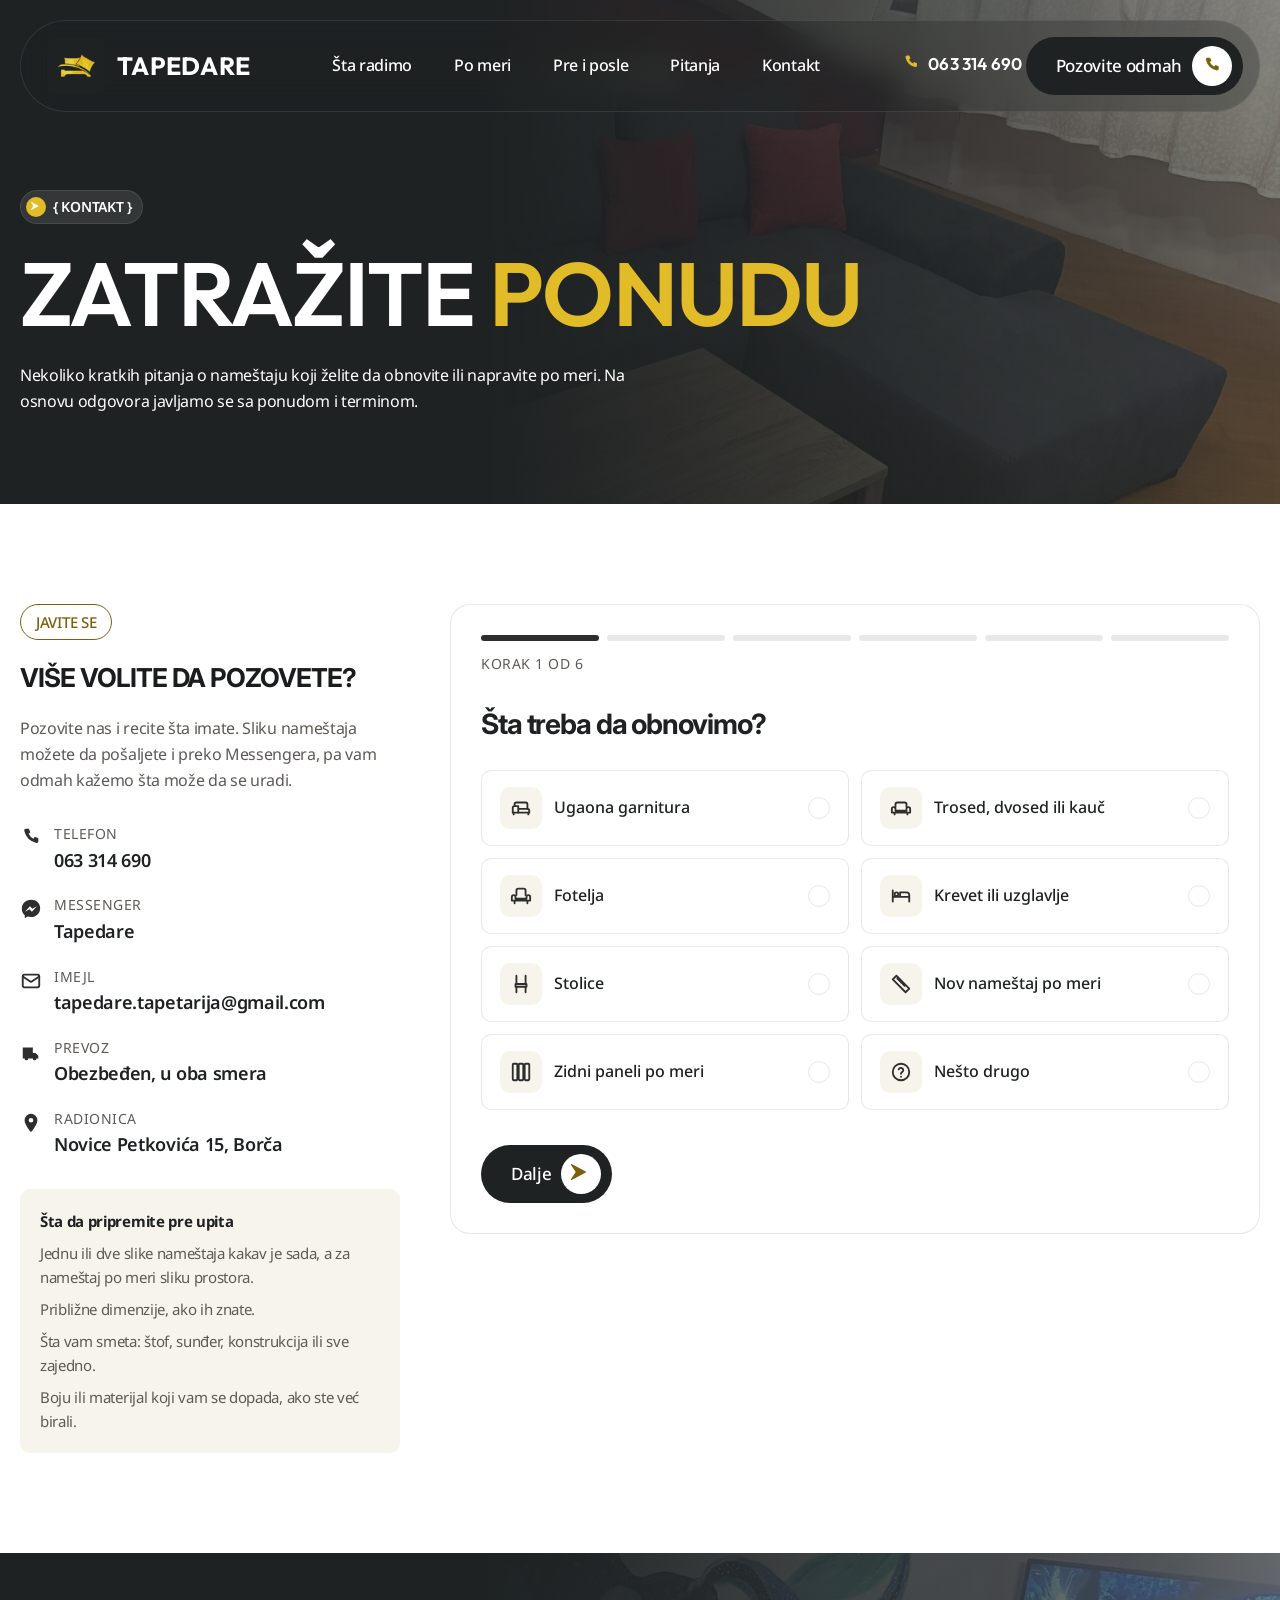
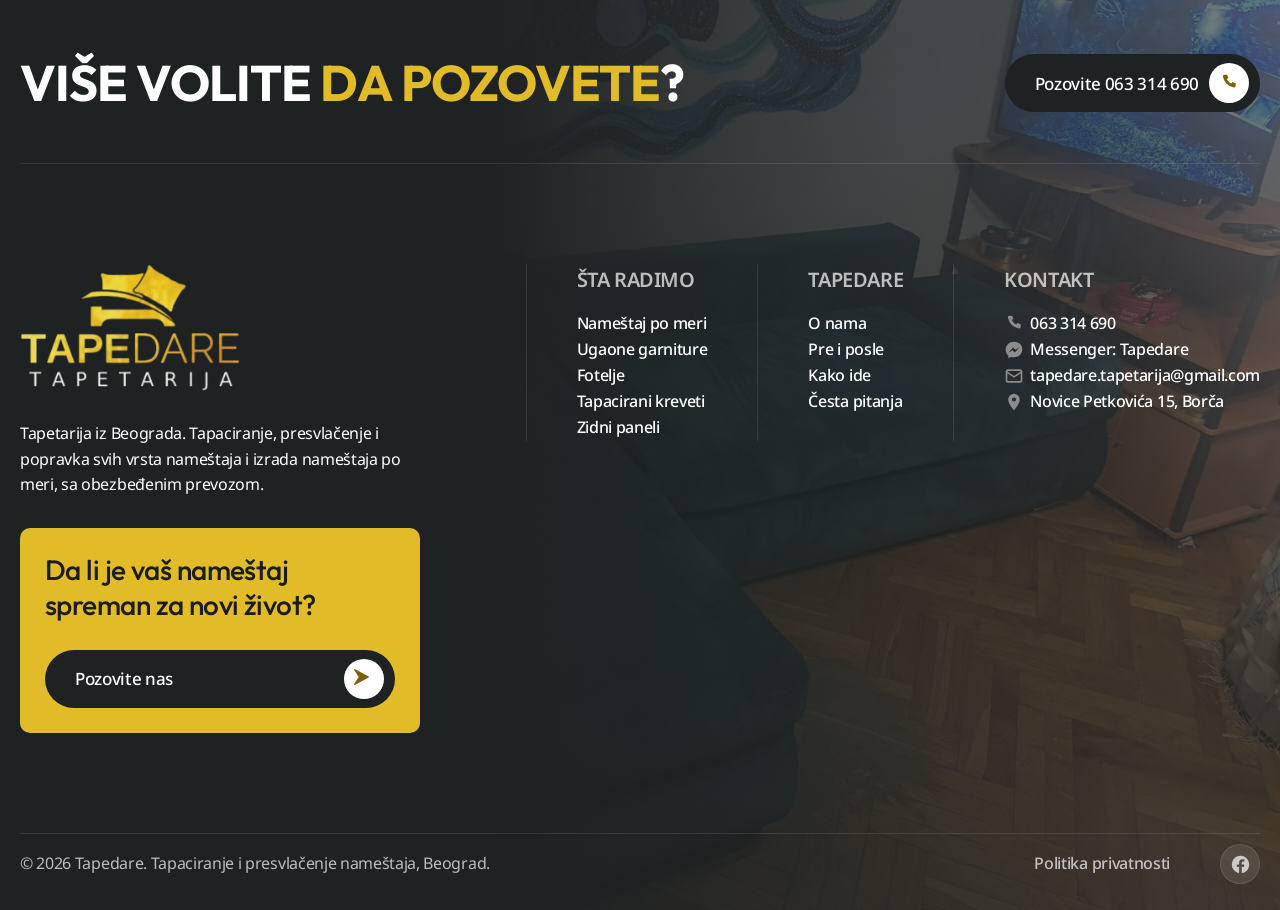
==== commit c745cd10: "Nameštaj po meri: nova sekcija, forma, nav i kontakt podaci - Tamna sekcija #po-meri sa capitonne kr" ====
--- a/contact.html
+++ b/contact.html
@@ -4,7 +4,7 @@
 <meta charset="utf-8">
 <meta name="viewport" content="width=device-width, initial-scale=1.0">
 <title>Zatražite ponudu za tapaciranje | Tapedare</title>
-<meta name="description" content="Nekoliko kratkih pitanja o nameštaju koji želite da obnovite. Na osnovu odgovora šaljemo ponudu za tapaciranje i prevoz, bez dugog dopisivanja u porukama.">
+<meta name="description" content="Nekoliko kratkih pitanja o nameštaju koji želite da obnovite ili napravite po meri. Na osnovu odgovora šaljemo ponudu, bez dugog dopisivanja u porukama.">
 <link rel="canonical" href="https://tapedare.rs/contact.html">
 <link rel="icon" href="images/logo-mark.png">
 
@@ -17,7 +17,7 @@
 <link rel="preconnect" href="https://fonts.googleapis.com">
 <link rel="preconnect" href="https://fonts.gstatic.com" crossorigin>
 <link href="https://fonts.googleapis.com/css2?family=Outfit:wght@500;600;700&family=Noto+Sans:wght@400;500;600;700&family=Inter:wght@600;700&display=swap" rel="stylesheet">
-<link rel="stylesheet" href="styles.css?v=1">
+<link rel="stylesheet" href="styles.css?v=2">
 </head>
 <body>
 <a class="skip-link" href="#main">Preskoči na sadržaj</a>
@@ -38,10 +38,10 @@
       </div>
 
       <nav class="nav-menu" id="navMenu" aria-label="Glavna navigacija">
-        <a class="nav-link" href="index.html">Početna
+        <a class="nav-link" href="index.html#usluge">Šta radimo
           <svg class="chev" viewBox="0 0 20 20" fill="none" stroke="currentColor" stroke-width="2" stroke-linecap="round" stroke-linejoin="round" aria-hidden="true"><path d="M17 8c0 0-5.155 7-7 7S3 8 3 8"/></svg>
         </a>
-        <a class="nav-link" href="index.html#usluge">Šta radimo
+        <a class="nav-link" href="index.html#po-meri">Po meri
           <svg class="chev" viewBox="0 0 20 20" fill="none" stroke="currentColor" stroke-width="2" stroke-linecap="round" stroke-linejoin="round" aria-hidden="true"><path d="M17 8c0 0-5.155 7-7 7S3 8 3 8"/></svg>
         </a>
         <a class="nav-link" href="index.html#pre-posle">Pre i posle
@@ -77,7 +77,7 @@
         { Kontakt }
       </span>
       <h1 class="display" data-split data-split-blur>Zatražite <span class="accent-word">ponudu</span></h1>
-      <p data-appear style="--appear-delay:.45s">Nekoliko kratkih pitanja o nameštaju koji želite da obnovite. Na osnovu odgovora javljamo se sa ponudom i terminom za preuzimanje.</p>
+      <p data-appear style="--appear-delay:.45s">Nekoliko kratkih pitanja o nameštaju koji želite da obnovite ili napravite po meri. Na osnovu odgovora javljamo se sa ponudom i terminom.</p>
     </div>
   </section>
 
@@ -103,18 +103,22 @@
               <div><span>Messenger</span><a href="https://m.me/Tapedare" target="_blank" rel="noopener">Tapedare</a></div>
             </div>
             <div class="contact-line">
+              <svg viewBox="0 0 24 24" fill="none" stroke="currentColor" stroke-width="2" stroke-linecap="round" stroke-linejoin="round" aria-hidden="true"><rect x="3" y="5" width="18" height="14" rx="2"/><path d="M3 7l9 6 9-6"/></svg>
+              <div><span>Imejl</span><a class="footer-mail" href="mailto:tapedare.tapetarija@gmail.com">tapedare.tapetarija@gmail.com</a></div>
+            </div>
+            <div class="contact-line">
               <svg viewBox="0 0 24 24" fill="currentColor" aria-hidden="true"><path d="M3 7h11v6h3l3 3v3h-2a2 2 0 11-4 0H9a2 2 0 11-4 0H3V7z"/></svg>
               <div><span>Prevoz</span><strong>Obezbeđen, u oba smera</strong></div>
             </div>
             <div class="contact-line">
               <svg viewBox="0 0 24 24" fill="currentColor" aria-hidden="true"><path d="M12 2a7 7 0 00-7 7c0 5.2 7 13 7 13s7-7.8 7-13a7 7 0 00-7-7zm0 9.5A2.5 2.5 0 1112 6.5a2.5 2.5 0 010 5z"/></svg>
-              <div><span>Lokacija</span><strong>Beograd</strong></div>
+              <div><span>Radionica</span><a href="https://www.google.com/maps/search/?api=1&amp;query=Novice+Petkovi%C4%87a+15%2C+Bor%C4%8Da" target="_blank" rel="noopener">Novice Petkovića 15, Borča</a></div>
             </div>
           </div>
 
           <div class="contact-cred">
             <p><strong>Šta da pripremite pre upita</strong></p>
-            <p>Jednu ili dve slike nameštaja kakav je sada.</p>
+            <p>Jednu ili dve slike nameštaja kakav je sada, a za nameštaj po meri sliku prostora.</p>
             <p>Približne dimenzije, ako ih znate.</p>
             <p>Šta vam smeta: štof, sunđer, konstrukcija ili sve zajedno.</p>
             <p>Boju ili materijal koji vam se dopada, ako ste već birali.</p>
@@ -158,6 +162,11 @@
                 <button type="button" class="choice" data-value="Stolice">
                   <span class="choice-ico" aria-hidden="true"><svg viewBox="0 0 24 24" fill="none" stroke="currentColor" stroke-width="2" stroke-linecap="round" stroke-linejoin="round"><path d="M7 3v9h10V3M6 12h12v3H6zM7 15v6M17 15v6"/></svg></span>
                   <span class="choice-label">Stolice</span>
+                  <span class="choice-mark" aria-hidden="true"><svg viewBox="0 0 24 24" fill="none" stroke="currentColor" stroke-width="3" stroke-linecap="round" stroke-linejoin="round"><path d="M4 12.5l5 5L20 6.5"/></svg></span>
+                </button>
+                <button type="button" class="choice" data-value="Nov nameštaj po meri">
+                  <span class="choice-ico" aria-hidden="true"><svg viewBox="0 0 24 24" fill="none" stroke="currentColor" stroke-width="2" stroke-linecap="round" stroke-linejoin="round"><path d="M3 7l4-4 14 14-4 4z"/><path d="M8 6l2 2M11 9l2 2M14 12l2 2"/></svg></span>
+                  <span class="choice-label">Nov nameštaj po meri</span>
                   <span class="choice-mark" aria-hidden="true"><svg viewBox="0 0 24 24" fill="none" stroke="currentColor" stroke-width="3" stroke-linecap="round" stroke-linejoin="round"><path d="M4 12.5l5 5L20 6.5"/></svg></span>
                 </button>
                 <button type="button" class="choice" data-value="Zidni paneli po meri">
@@ -405,7 +414,7 @@
     <div class="footer-main" data-reveal>
       <div class="footer-brand">
         <img class="logo logo-lockup" src="images/logo.png" alt="Tapedare tapetarija logotip" width="523" height="302" loading="lazy" decoding="async">
-        <p>Tapetarija iz Beograda. Tapaciranje, presvlačenje i popravka svih vrsta nameštaja, sa obezbeđenim prevozom.</p>
+        <p>Tapetarija iz Beograda. Tapaciranje, presvlačenje i popravka svih vrsta nameštaja i izrada nameštaja po meri, sa obezbeđenim prevozom.</p>
         <div class="footer-call">
           <h3 class="footer-call-title">Da li je vaš nameštaj spreman za novi život?</h3>
           <a class="btn btn-block" href="tel:+38163314690">Pozovite nas
@@ -419,6 +428,7 @@
         <div class="footer-col">
           <h2>Šta radimo</h2>
           <ul>
+            <li><a href="index.html#po-meri">Nameštaj po meri</a></li>
             <li><a href="index.html#usluge">Ugaone garniture</a></li>
             <li><a href="index.html#usluge">Fotelje</a></li>
             <li><a href="index.html#usluge">Tapacirani kreveti</a></li>
@@ -450,8 +460,12 @@
               <a href="https://m.me/Tapedare" target="_blank" rel="noopener">Messenger: Tapedare</a>
             </li>
             <li>
-              <svg viewBox="0 0 24 24" fill="currentColor" aria-hidden="true"><path d="M3 7h11v6h3l3 3v3h-2a2 2 0 11-4 0H9a2 2 0 11-4 0H3V7z"/></svg>
-              <span>Beograd, prevoz obezbeđen</span>
+              <svg viewBox="0 0 24 24" fill="none" stroke="currentColor" stroke-width="2" stroke-linecap="round" stroke-linejoin="round" aria-hidden="true"><rect x="3" y="5" width="18" height="14" rx="2"/><path d="M3 7l9 6 9-6"/></svg>
+              <a class="footer-mail" href="mailto:tapedare.tapetarija@gmail.com">tapedare.tapetarija@gmail.com</a>
+            </li>
+            <li>
+              <svg viewBox="0 0 24 24" fill="currentColor" aria-hidden="true"><path d="M12 2a7 7 0 00-7 7c0 5.2 7 13 7 13s7-7.8 7-13a7 7 0 00-7-7zm0 9.5A2.5 2.5 0 1112 6.5a2.5 2.5 0 010 5z"/></svg>
+              <a href="https://www.google.com/maps/search/?api=1&amp;query=Novice+Petkovi%C4%87a+15%2C+Bor%C4%8Da" target="_blank" rel="noopener">Novice Petkovića 15, Borča</a>
             </li>
           </ul>
         </div>
--- a/styles.css
+++ b/styles.css
@@ -2525,10 +2525,18 @@
 /* "Tapedare" i "Pre i posle" su duzi od naziva u referenci, pa je na
    1024 px dugme u navu izlazilo 120 px van ekrana. Hamburger krece tek
    ispod 992 px, a do tada meni dobija uze razmake. */
-@media (min-width: 992px) and (max-width: 1240px) {
+/* Meni ima i link Po meri, pa uzi razmak vazi do 1400 px, a do 1100 px
+   je jos zbijeniji. Meri se: dugme ne sme da izadje iz trake. */
+@media (min-width: 992px) and (max-width: 1400px) {
   .nav-menu { gap: 22px; padding: 10px 22px; }
   .nav-link { font-size: 16px; }
 }
+@media (min-width: 992px) and (max-width: 1100px) {
+  .nav-menu { gap: 14px; padding: 10px 10px; }
+  .nav-link { font-size: 15px; }
+  .nav-wordmark { font-size: 21px; }
+}
+.footer-mail { overflow-wrap: anywhere; }
 
 /* --- Pre i posle, klizac preko dve slike ---------------------------------
    Isti raspored kao .texture-split, samo sto je umesto videa poredjenje.
@@ -2609,3 +2617,9 @@
 .ba-range:focus-visible + .ba-line .ba-knob { outline: 3px solid var(--white); outline-offset: 3px; }
 
 .ba-hint { font-size: 14px; color: var(--white-70); }
+
+/* Po meri: na telefonu i tabletu kartica je visa od ekrana, pa bi lepljenje
+   pustilo drugu karticu preko dugmeta prve. Ispod 992 px idu jedna ispod druge. */
+@media (max-width: 991px) {
+  .project { position: static; }
+}
